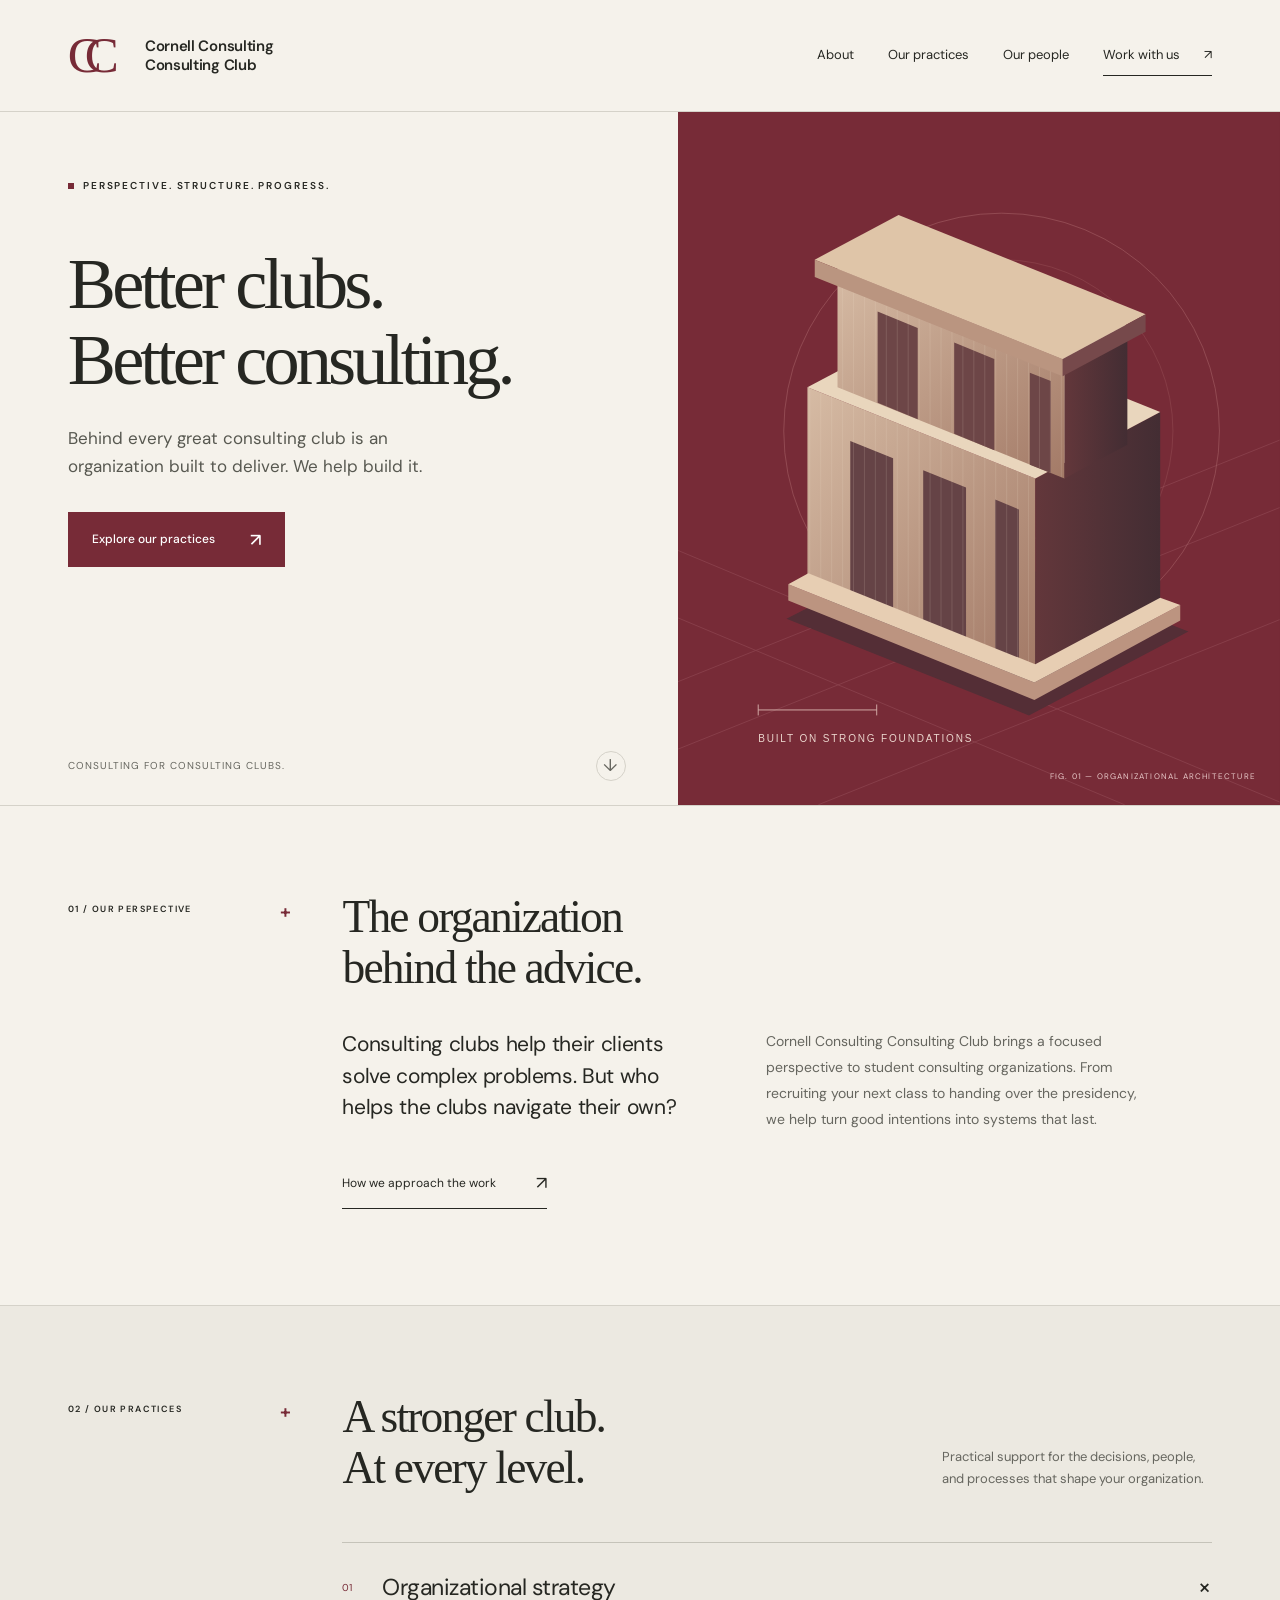
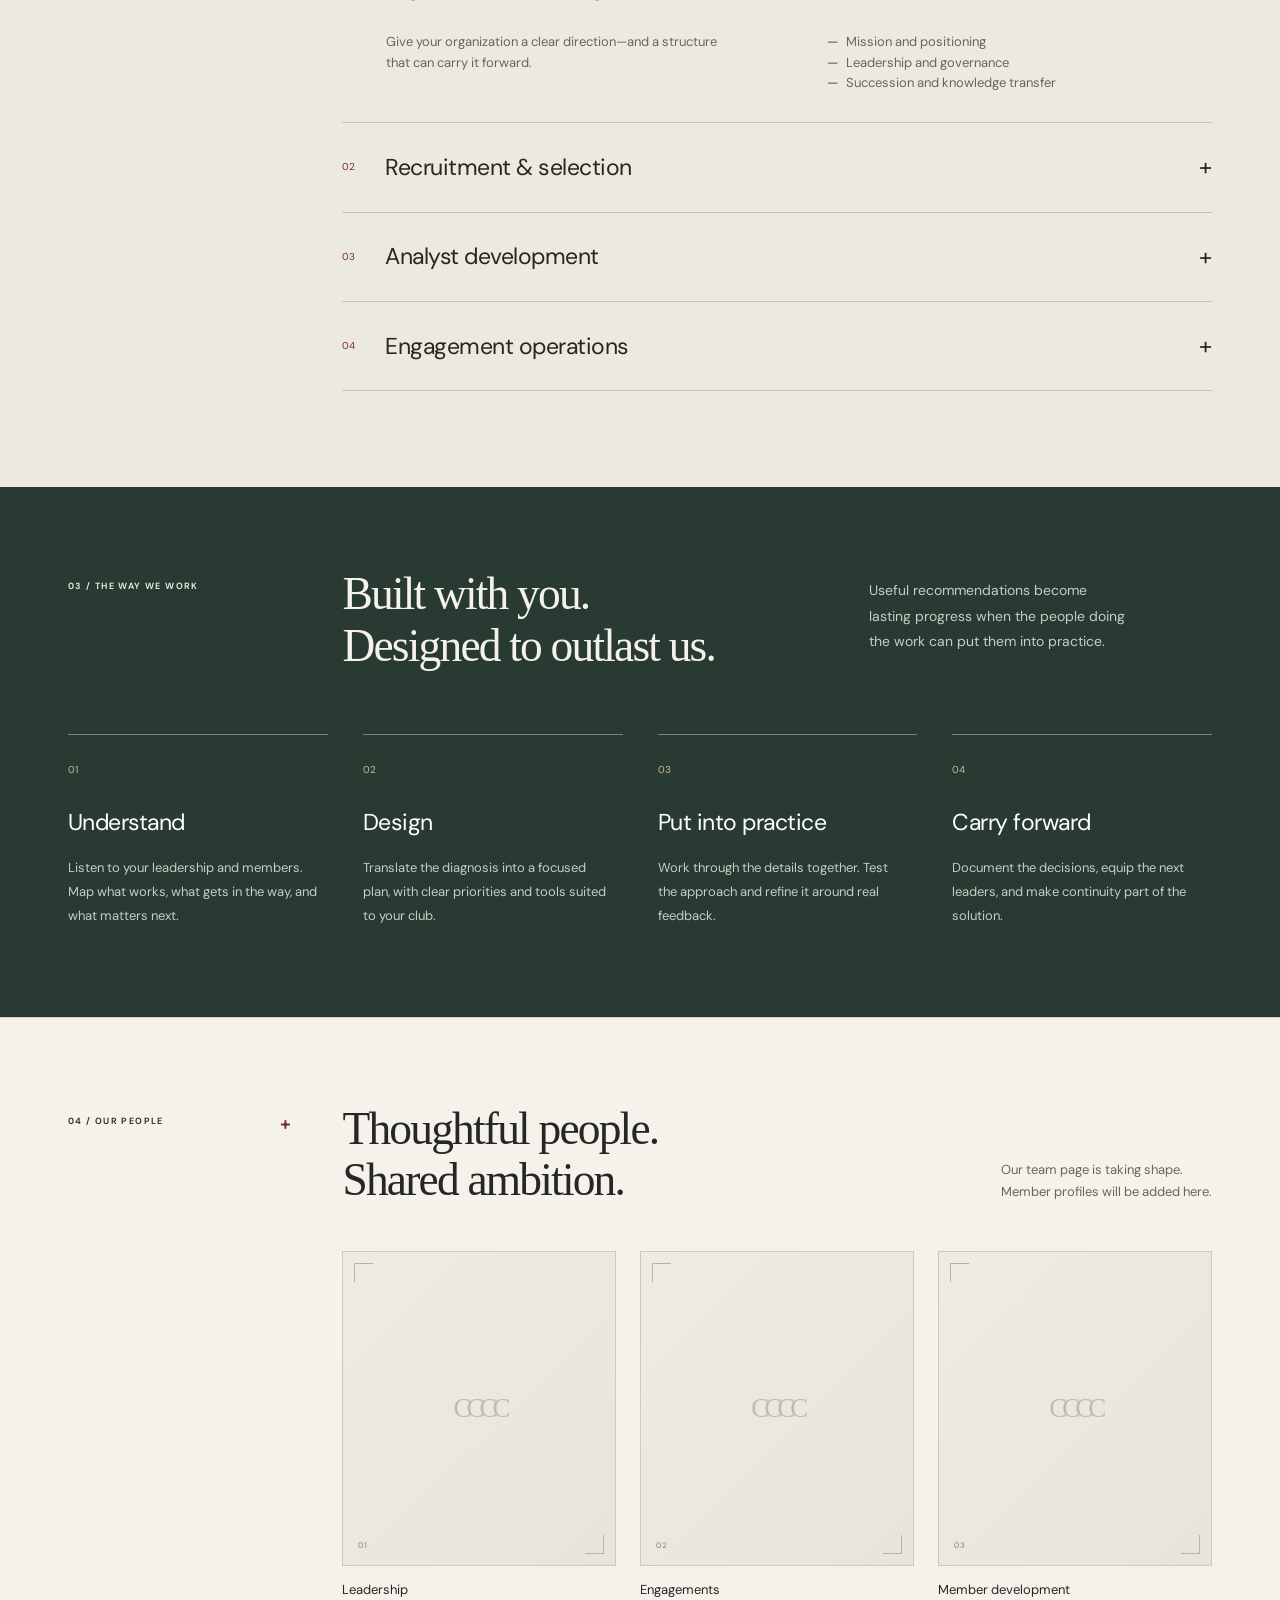
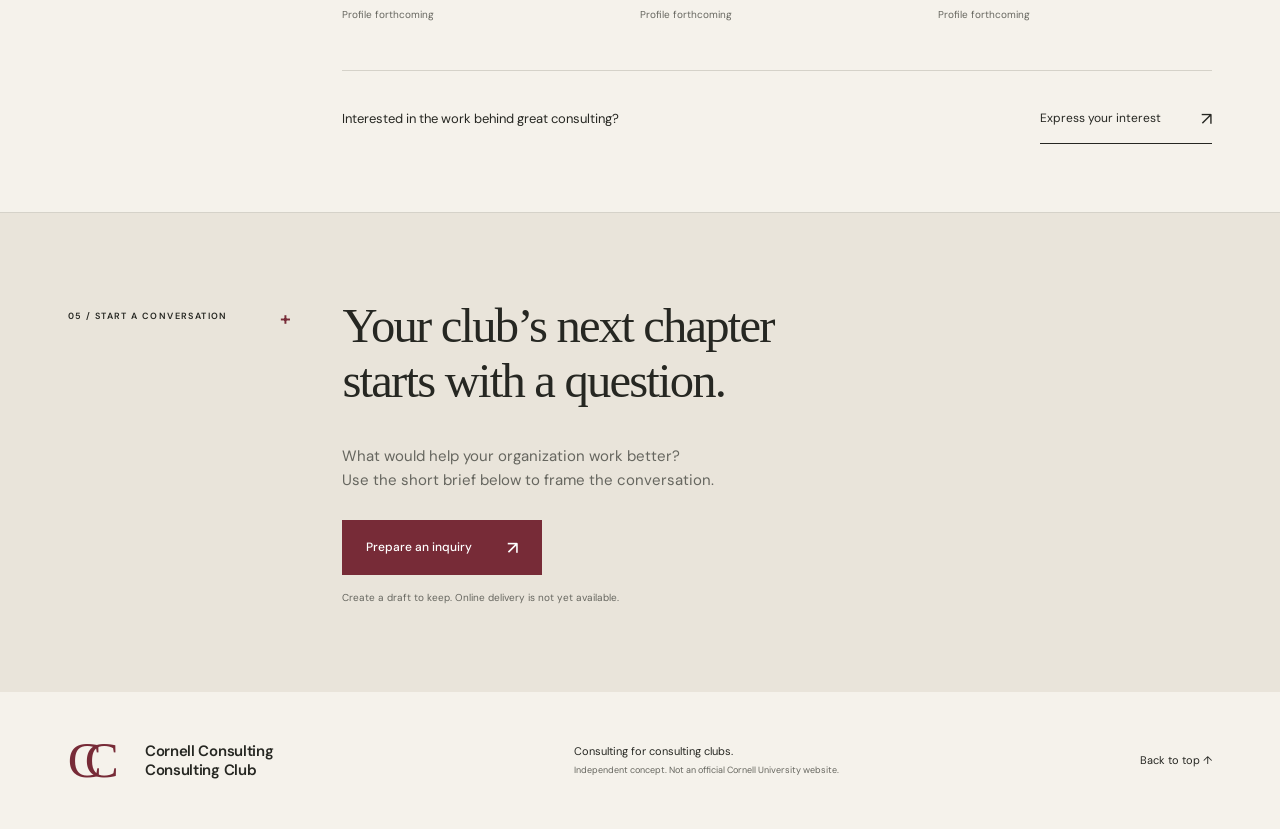
==== index.html @ 281a7889 "Add Cornell Consulting Consulting Club website" ====
<!doctype html>
<html lang="en"><head><meta charset="utf-8"><meta name="viewport" content="width=device-width,initial-scale=1"><meta name="theme-color" content="#772b37"><meta name="description" content="Cornell Consulting Consulting Club. Organizational strategy, analyst development, and engagement operations for student consulting clubs."><title>Cornell Consulting Consulting Club</title><link rel="stylesheet" href="styles.css"><link rel="icon" href="mark.svg" type="image/svg+xml"></head>
<body><a class="skip" href="#main">Skip to content</a>
<header class="header"><a class="brand" href="#" aria-label="Cornell Consulting Consulting Club home"><span class="brand-mark" aria-hidden="true">C<span>C</span></span><span>Cornell Consulting<br>Consulting Club</span></a><button class="menu-toggle" aria-label="Open navigation" aria-expanded="false" aria-controls="navigation">Menu <span>+</span></button><nav id="navigation" aria-label="Main navigation"><a href="#about">About</a><a href="#practices">Our practices</a><a href="#people">Our people</a><a class="nav-contact" href="#contact">Work with us <span>↗</span></a></nav></header>
<main id="main"><section class="hero"><div class="hero-copy"><p class="eyebrow"><span class="tiny-square"></span> Perspective. Structure. Progress.</p><h1>Better clubs.<br>Better consulting.</h1><p class="hero-description">Behind every great consulting club is an organization built to deliver. We help build it.</p><a class="button burgundy" href="#practices">Explore our practices <span>↗</span></a><div class="hero-bottom"><span>Consulting for consulting clubs.</span><a href="#about" aria-label="Scroll to about">↓</a></div></div><div class="hero-art"><svg viewBox="0 0 660 760" role="img" aria-label="Architectural illustration of a monumental structure built from interlocking columns"><defs><pattern id="lines" width="12" height="12" patternUnits="userSpaceOnUse"><path d="M0 0V12" stroke="#f3e4d1" stroke-width="1" opacity=".3"/></pattern><linearGradient id="front" x2="1" y2="1"><stop stop-color="#d6bba4"/><stop offset="1" stop-color="#a37a67"/></linearGradient><linearGradient id="side"><stop stop-color="#63373b"/><stop offset="1" stop-color="#432d33"/></linearGradient></defs><rect width="660" height="760" fill="#772b37"/><circle cx="355" cy="350" r="239" fill="none" stroke="#b87679" opacity=".45"/><circle cx="355" cy="350" r="188" fill="none" stroke="#b87679" opacity=".25"/><path d="M0 625L660 360M0 699L660 434M154 760L660 557M0 555L490 760M0 481L660 757" stroke="#aa6670" stroke-width="1" opacity=".35"/><path d="M119 556L385 662 560 570 295 466Z" fill="#542e36"/><path d="M142 302L392 402 392 610 142 510Z" fill="url(#front)"/><path d="M392 402L529 329V537L392 610Z" fill="url(#side)"/><path d="M142 302L280 229 529 329 392 402Z" fill="#e9d6bd"/><path d="M189 361L236 380V548L189 529ZM269 393L316 412V580L269 561ZM348 425L374 436V603L348 593Z" fill="#654346"/><path d="M142 302L392 402 392 610 142 510Z" fill="url(#lines)"/><path d="M175 172L424 272V402L175 302Z" fill="url(#front)"/><path d="M424 272L493 235V365L424 402Z" fill="url(#side)"/><path d="M175 172L244 135 493 235 424 272Z" fill="#efddc5"/><path d="M219 219L263 237V337L219 319ZM303 253L347 271V371L303 353ZM386 286L409 295V396L386 387Z" fill="#6d4647"/><path d="M175 172L424 272V402L175 302Z" fill="url(#lines)"/><path d="M150 162L422 271 513 222 242 113Z" fill="#dfc5a8"/><path d="M150 162V181L422 290V271Z" fill="#ba9580"/><path d="M422 271L513 222V241L422 290Z" fill="#76494b"/><path d="M121 518L391 626 551 541V558L391 645 121 536Z" fill="#bc9480"/><path d="M121 518L143 506 392 606 529 533 551 541 391 626Z" fill="#e7ceb3"/><path d="M88 656H218M88 650V662M218 650V662" stroke="#d9b2ae"/><text x="88" y="691" fill="#ead5cd" font-size="11" font-family="sans-serif" letter-spacing="2">BUILT ON STRONG FOUNDATIONS</text></svg><span class="art-index">FIG. 01 — ORGANIZATIONAL ARCHITECTURE</span></div></section>
<section class="intro section" id="about"><div class="section-label"><span>01 / Our perspective</span><span class="small-cross">+</span></div><div><h2>The organization<br>behind the advice.</h2><div class="intro-columns"><p>Consulting clubs help their clients solve complex problems. But who helps the clubs navigate their own?</p><p>Cornell Consulting Consulting Club brings a focused perspective to student consulting organizations. From recruiting your next class to handing over the presidency, we help turn good intentions into systems that last.</p></div><a class="text-link" href="#approach">How we approach the work <span>↗</span></a></div></section>
<section class="practices section" id="practices"><div class="section-label"><span>02 / Our practices</span><span class="small-cross">+</span></div><div class="practice-content"><div class="section-heading"><h2>A stronger club.<br>At every level.</h2><p>Practical support for the decisions, people, and processes that shape your organization.</p></div><div class="practice-list">
<details open><summary><span class="number">01</span><h3>Organizational strategy</h3><span class="detail-icon">+</span></summary><div class="practice-body"><p>Give your organization a clear direction—and a structure that can carry it forward.</p><ul><li>Mission and positioning</li><li>Leadership and governance</li><li>Succession and knowledge transfer</li></ul></div></details>
<details><summary><span class="number">02</span><h3>Recruitment & selection</h3><span class="detail-icon">+</span></summary><div class="practice-body"><p>Build a thoughtful recruiting process that connects your club with the people who will move it forward.</p><ul><li>Candidate experience</li><li>Interview structure and evaluation</li><li>New member onboarding</li></ul></div></details>
<details><summary><span class="number">03</span><h3>Analyst development</h3><span class="detail-icon">+</span></summary><div class="practice-body"><p>Translate individual potential into consistent, confident project work.</p><ul><li>Training curriculum design</li><li>Mentorship and feedback</li><li>Case and project preparation</li></ul></div></details>
<details><summary><span class="number">04</span><h3>Engagement operations</h3><span class="detail-icon">+</span></summary><div class="practice-body"><p>Create the conditions for teams to do their best work, from the first client conversation to the final handoff.</p><ul><li>Client sourcing and project scoping</li><li>Delivery cadence and quality review</li><li>Engagement retrospectives</li></ul></div></details></div></div></section>
<section class="approach" id="approach"><div class="approach-top"><p class="eyebrow">03 / The way we work</p><h2>Built with you.<br>Designed to outlast us.</h2><p>Useful recommendations become lasting progress when the people doing the work can put them into practice.</p></div><div class="steps"><article><span>01</span><h3>Understand</h3><p>Listen to your leadership and members. Map what works, what gets in the way, and what matters next.</p></article><article><span>02</span><h3>Design</h3><p>Translate the diagnosis into a focused plan, with clear priorities and tools suited to your club.</p></article><article><span>03</span><h3>Put into practice</h3><p>Work through the details together. Test the approach and refine it around real feedback.</p></article><article><span>04</span><h3>Carry forward</h3><p>Document the decisions, equip the next leaders, and make continuity part of the solution.</p></article></div></section>
<section class="people section" id="people"><div class="section-label"><span>04 / Our people</span><span class="small-cross">+</span></div><div><div class="section-heading"><h2>Thoughtful people.<br>Shared ambition.</h2><p>Our team page is taking shape.<br>Member profiles will be added here.</p></div><div class="team-grid"><div class="team-placeholder"><div class="portrait" aria-label="Empty team portrait frame"><span>CCCC</span><i>01</i></div><p>Leadership</p><span>Profile forthcoming</span></div><div class="team-placeholder"><div class="portrait" aria-label="Empty team portrait frame"><span>CCCC</span><i>02</i></div><p>Engagements</p><span>Profile forthcoming</span></div><div class="team-placeholder"><div class="portrait" aria-label="Empty team portrait frame"><span>CCCC</span><i>03</i></div><p>Member development</p><span>Profile forthcoming</span></div></div><div class="join"><p>Interested in the work behind great consulting?</p><a class="text-link" href="#contact" data-interest="Membership inquiry">Express your interest <span>↗</span></a></div></div></section>
<section class="contact section" id="contact"><div class="section-label"><span>05 / Start a conversation</span><span class="small-cross">+</span></div><div class="contact-inner"><h2>Your club’s next chapter<br>starts with a question.</h2><p>What would help your organization work better?<br>Use the short brief below to frame the conversation.</p><button class="button burgundy" id="open-brief">Prepare an inquiry <span>↗</span></button><span class="contact-note">Create a draft to keep. Online delivery is not yet available.</span></div></section></main>
<footer><a class="brand" href="#"><span class="brand-mark" aria-hidden="true">C<span>C</span></span><span>Cornell Consulting<br>Consulting Club</span></a><p>Consulting for consulting clubs.<br><span>Independent concept. Not an official Cornell University website.</span></p><a href="#">Back to top ↑</a></footer>
<dialog id="brief-dialog"><form id="brief-form"><div class="dialog-header"><span class="eyebrow">A starting point</span><button type="button" class="close-dialog" aria-label="Close inquiry form">×</button></div><h2>Prepare your inquiry.</h2><p>This creates a text file for you to keep or share. Nothing is sent or stored online.</p><label>Your name<input name="name" autocomplete="name" required maxlength="120"></label><label>Club or organization<input name="club" autocomplete="organization" maxlength="160"></label><label>Area of interest<select name="interest"><option>Organizational strategy</option><option>Recruitment & selection</option><option>Analyst development</option><option>Engagement operations</option><option>Membership inquiry</option><option>General inquiry</option></select></label><label>What would you like to explore?<textarea name="message" required rows="4" maxlength="4000"></textarea></label><button class="button burgundy" type="submit">Download inquiry draft <span>↓</span></button><p class="form-status" role="status"></p></form></dialog><script src="app.js"></script></body></html>
---- styles.css ----
@import url('https://fonts.googleapis.com/css2?family=DM+Sans:wght@400;450;500;550;600;650&family=Manrope:wght@400;500;600;650&display=swap');
:root{--paper:#f5f2eb;--ink:#262722;--muted:#66665f;--wine:#772b37;--line:#d5d2c9;--serif:Georgia,'Times New Roman',serif;--sans:'DM Sans',Arial,sans-serif}*{box-sizing:border-box}html{scroll-behavior:smooth;scroll-padding-top:100px}body{margin:0;background:var(--paper);color:var(--ink);font-family:var(--sans);font-size:15px;line-height:1.6}a{color:inherit;text-decoration:none}button,input,textarea,select{font:inherit}button,a,summary{-webkit-tap-highlight-color:transparent}button{cursor:pointer}a:focus-visible,button:focus-visible,summary:focus-visible{outline:2px solid var(--wine);outline-offset:6px}.skip{position:absolute;top:-100px;left:20px;background:var(--paper);padding:12px;z-index:20}.skip:focus{top:10px}.header{height:112px;display:flex;align-items:center;justify-content:space-between;padding:0 5.3%;border-bottom:1px solid var(--line)}.brand{display:flex;align-items:center;gap:17px;font-size:15px;font-weight:600;line-height:1.23;letter-spacing:-.3px}.brand-mark{font-family:var(--serif);font-size:51px;position:relative;display:block;line-height:1;width:60px;font-weight:400;color:var(--wine)}.brand-mark span{position:absolute;left:17px;top:0}.header nav{display:flex;gap:34px;align-items:center;font-size:13px}.header nav a{padding:10px 0}.header nav a:hover{color:var(--wine)}.nav-contact{border-bottom:1px solid var(--ink)}.nav-contact span{margin-left:21px}.menu-toggle{display:none}.hero{display:grid;grid-template-columns:1fr 47%;min-height:655px}.hero-copy{padding:66px 7.7% 24px 10%;display:flex;align-items:flex-start;flex-direction:column}.eyebrow{text-transform:uppercase;letter-spacing:1.9px;font-size:10px;font-weight:600;display:flex;align-items:center;gap:9px}.tiny-square{width:6px;height:6px;background:var(--wine)}h1,h2,h3,p{margin-top:0}h1{font-family:var(--serif);font-size:clamp(52px,5.65vw,92px);line-height:1.045;letter-spacing:-3.9px;font-weight:400;margin:43px 0 26px;white-space:nowrap}.hero-description{max-width:360px;font-size:17px;line-height:1.65;color:#575850;margin-bottom:32px}.button{display:inline-flex;align-items:center;justify-content:space-between;gap:35px;padding:17px 23px;font-size:12px;border:1px solid transparent;font-weight:500}.button span{font-size:18px;line-height:1}.burgundy{background:var(--wine);color:#fff}.burgundy:hover{background:#59212a}.hero-bottom{display:flex;justify-content:space-between;align-items:center;width:100%;margin-top:auto;padding-top:65px;font-size:10px;text-transform:uppercase;letter-spacing:1px;color:var(--muted)}.hero-bottom a{width:30px;height:30px;border:1px solid var(--line);border-radius:50%;display:grid;place-items:center;font-size:17px}.hero-art{position:relative;overflow:hidden;background:var(--wine)}.hero-art svg{display:block;width:100%;height:100%;object-fit:cover;max-height:760px}.art-index{position:absolute;bottom:22px;right:24px;color:#e7c8c8;font-size:8px;letter-spacing:1.2px}.section{display:grid;grid-template-columns:24% 76%;padding:86px 5.3% 96px;border-top:1px solid var(--line)}.section-label{display:flex;justify-content:space-between;align-items:flex-start;padding-right:50px;text-transform:uppercase;font-size:9px;letter-spacing:1.4px;font-weight:600;padding-top:10px}.small-cross{font-size:19px;line-height:1;color:var(--wine)}h2{font-family:var(--serif);font-size:clamp(36px,3.55vw,55px);font-weight:400;letter-spacing:-1.8px;line-height:1.13;margin-bottom:35px}.intro-columns{display:grid;grid-template-columns:1fr 1.05fr;gap:65px;max-width:800px}.intro-columns p:first-child{font-size:21px;line-height:1.5;letter-spacing:-.35px}.intro-columns p:last-child{color:var(--muted);font-size:14px;line-height:1.85}.text-link{display:inline-flex;gap:40px;align-items:center;font-size:12px;border-bottom:1px solid var(--ink);padding:10px 0}.text-link:hover{color:var(--wine);border-color:var(--wine)}.text-link span{font-size:18px}.intro .text-link{margin-top:12px}.practices{background:#ece9e1}.section-heading{display:flex;align-items:flex-end;justify-content:space-between;gap:50px;margin-bottom:35px}.section-heading h2{margin:0;flex-shrink:0}.section-heading>p{max-width:270px;color:var(--muted);font-size:13px;line-height:1.7;margin-bottom:4px}.practice-list{margin-top:48px}.practice-list details{border-top:1px solid #c5c3b9}.practice-list details:last-child{border-bottom:1px solid #c5c3b9}.practice-list summary{display:flex;align-items:center;gap:30px;padding:25px 0;cursor:pointer;list-style:none}.practice-list summary::-webkit-details-marker{display:none}.number{font-size:10px;color:var(--wine)}h3{font-size:23px;font-weight:400;letter-spacing:-.5px;margin:0}.detail-icon{margin-left:auto;font-size:24px;font-weight:400}.practice-list details[open] .detail-icon{transform:rotate(45deg)}.practice-body{padding:0 35px 28px 44px;display:grid;grid-template-columns:1.1fr 1fr;gap:55px;color:var(--muted);font-size:13px}.practice-body p{margin:0;max-width:335px}.practice-body ul{margin:0;padding:0;list-style:none}.practice-body li:before{content:'—';margin-right:8px;color:var(--wine)}.approach{padding:82px 5.3% 89px;background:#283a32;color:var(--paper)}.approach-top{display:grid;grid-template-columns:24% 46% 30%;align-items:start}.approach-top .eyebrow{font-size:9px;margin-top:10px;letter-spacing:1.4px}.approach-top h2{margin-bottom:62px}.approach-top>p:last-child{font-size:14px;max-width:260px;color:#c6cdc6;margin-top:9px;line-height:1.8}.steps{display:grid;grid-template-columns:repeat(4,1fr);gap:35px}.steps article{border-top:1px solid #78857c;padding-top:21px}.steps article>span{font-size:10px;color:#c9bb9b}.steps h3{font-size:23px;margin:24px 0 15px;color:#fff}.steps p{max-width:250px;font-size:13px;color:#c6cdc6;line-height:1.85;margin-bottom:0}.people{padding-bottom:68px}.team-grid{display:grid;grid-template-columns:repeat(3,1fr);gap:24px;margin-top:44px}.portrait{aspect-ratio:4/4.6;border:1px solid #ccc9bf;position:relative;display:grid;place-items:center;background:linear-gradient(135deg,#eeebe4,#e8e4dc)}.portrait:before,.portrait:after{content:'';position:absolute;width:18px;height:18px;border-color:#b6b3a9;border-style:solid}.portrait:before{top:11px;left:11px;border-width:1px 0 0 1px}.portrait:after{bottom:11px;right:11px;border-width:0 1px 1px 0}.portrait>span{font-family:var(--serif);font-size:27px;letter-spacing:-5px;color:#c2bcb0}.portrait i{position:absolute;bottom:13px;left:15px;font-style:normal;font-size:8px;letter-spacing:1px;color:#807e74}.team-placeholder p{font-size:13px;margin:14px 0 0}.team-placeholder>span{font-size:10px;color:var(--muted)}.join{display:flex;justify-content:space-between;align-items:center;border-top:1px solid var(--line);margin-top:45px;padding-top:24px;gap:25px}.join p{font-size:13px;margin:0}.contact{background:#e9e4da;padding-bottom:86px}.contact-inner>p{color:var(--muted);font-size:15px;margin-bottom:28px}.contact h2{font-size:clamp(36px,3.8vw,59px)}.contact-note{display:block;font-size:10px;color:var(--muted);margin-top:15px}footer{padding:43px 5.3%;display:flex;align-items:center;justify-content:space-between;gap:35px}footer p{font-size:11px;margin:0}footer p span{font-size:9px;color:var(--muted)}footer>a:last-child{font-size:11px}dialog{border:0;background:var(--paper);color:var(--ink);padding:30px 36px;width:min(540px,calc(100% - 32px));max-height:90vh;box-shadow:0 20px 100px #0004}dialog::backdrop{background:#17221de0;backdrop-filter:blur(4px)}.dialog-header{display:flex;align-items:center;justify-content:space-between}.dialog-header .eyebrow{margin:0}.close-dialog{font-size:30px;border:0;background:none;color:var(--ink);line-height:1;padding:3px 7px}dialog h2{font-size:36px;margin:23px 0 14px}dialog p{font-size:12px;color:var(--muted)}form label{display:block;font-size:11px;font-weight:500;margin:16px 0}input,select,textarea{display:block;width:100%;margin-top:5px;background:#fff9;border:1px solid #bab7ad;color:var(--ink);padding:10px;border-radius:0;font-size:14px}textarea{resize:vertical}input:focus,select:focus,textarea:focus{outline:2px solid var(--wine);outline-offset:1px}.form-status{margin:15px 0 0;min-height:19px}
@media(min-width:1600px){body{max-width:1800px;margin:auto}.hero-copy{padding-top:100px}.hero{min-height:760px}}
@media(max-width:1050px){.header{height:95px}.header nav{gap:22px}.hero{min-height:600px;grid-template-columns:53% 47%}.hero-copy{padding-top:48px}h1{font-size:6.1vw;letter-spacing:-2.8px}.hero-description{font-size:15px;max-width:300px}.hero-art svg{width:115%;max-width:none;margin-left:-7.5%}.hero-bottom{font-size:8px}.section{grid-template-columns:20% 80%;padding-top:66px;padding-bottom:70px}.section-label{padding-right:25px;font-size:8px;letter-spacing:.9px}.small-cross{display:none}.intro-columns{gap:30px}.section-heading{gap:25px}.section-heading>p{max-width:220px}.approach-top{grid-template-columns:20% 50% 30%}.steps{gap:23px}.steps h3{font-size:20px}.steps p{font-size:12px}.team-grid{gap:16px}footer .brand{font-size:12px}footer p{max-width:300px}}
@media(max-width:760px){html{scroll-padding-top:20px}.header{height:88px;padding:0 6%;position:relative}.brand{font-size:13px;gap:10px}.brand-mark{font-size:44px;width:52px}.brand-mark span{left:14px}.menu-toggle{display:flex;gap:18px;align-items:center;font-size:12px;padding:10px 0 10px 15px;border:0;background:none;color:var(--ink)}.menu-toggle span{font-size:22px}.header nav{display:none;position:absolute;left:0;right:0;top:87px;padding:20px 6% 28px;background:var(--paper);z-index:10;border-bottom:1px solid var(--line);flex-direction:column;align-items:stretch;gap:5px}.header nav.is-open{display:flex}.nav-contact{display:flex;justify-content:space-between}.hero{display:flex;flex-direction:column;min-height:0}.hero-copy{padding:37px 6% 25px}.eyebrow{font-size:9px;letter-spacing:1.35px}h1{font-size:clamp(45px,9.3vw,69px);letter-spacing:-2.8px;margin:28px 0 22px}.hero-description{font-size:16px;max-width:380px;margin-bottom:25px}.button{padding:15px 20px}.hero-bottom{padding-top:33px;font-size:8px}.hero-art{height:430px}.hero-art svg{width:100%;height:100%;margin:0;object-fit:cover}.art-index{font-size:7px}.section{display:block;padding:45px 6% 49px}.section-label{padding:0 0 25px;font-size:9px;letter-spacing:1.2px}.small-cross{display:block}.section h2{font-size:37px;letter-spacing:-1.4px;margin-bottom:25px}.intro-columns{display:block}.intro-columns p:first-child{font-size:20px;max-width:410px}.intro-columns p:last-child{font-size:14px;max-width:460px}.intro .text-link{margin-top:0}.section-heading{display:block;margin-bottom:25px}.section-heading>p{max-width:340px;font-size:13px}.practice-list{margin-top:30px}.practice-list summary{padding:22px 0;gap:18px}.practice-list h3{font-size:19px;letter-spacing:-.3px}.practice-body{display:block;padding:0 15px 25px 31px;font-size:13px}.practice-body ul{margin-top:15px}.approach{padding:45px 6% 50px}.approach-top{display:block}.approach-top h2{font-size:39px;margin:25px 0}.approach-top>p:last-child{max-width:380px;margin-bottom:35px}.steps{grid-template-columns:1fr 1fr;gap:27px 23px}.steps h3{font-size:20px;margin:15px 0 10px}.team-grid{gap:13px}.portrait{aspect-ratio:3/4}.portrait>span{font-size:18px;letter-spacing:-3px}.portrait i{bottom:10px;left:10px}.portrait:before,.portrait:after{width:12px;height:12px}.portrait:before{top:7px;left:7px}.portrait:after{bottom:7px;right:7px}.team-placeholder p{font-size:11px;line-height:1.4}.team-placeholder>span{font-size:9px;line-height:1.4;display:block;margin-top:6px}.join{display:block;margin-top:30px}.join p{margin-bottom:8px}.contact .section-label{padding-bottom:26px}.contact h2{font-size:37px}.contact-inner>p{font-size:13px}footer{padding:35px 6%;display:grid;grid-template-columns:1fr auto;gap:26px}footer .brand{font-size:12px}footer p{grid-column:1/-1;grid-row:2;font-size:10px}footer p span{font-size:9px}footer>a:last-child{font-size:10px}dialog{padding:24px}dialog h2{font-size:32px}}
@media(prefers-reduced-motion:reduce){html{scroll-behavior:auto}}
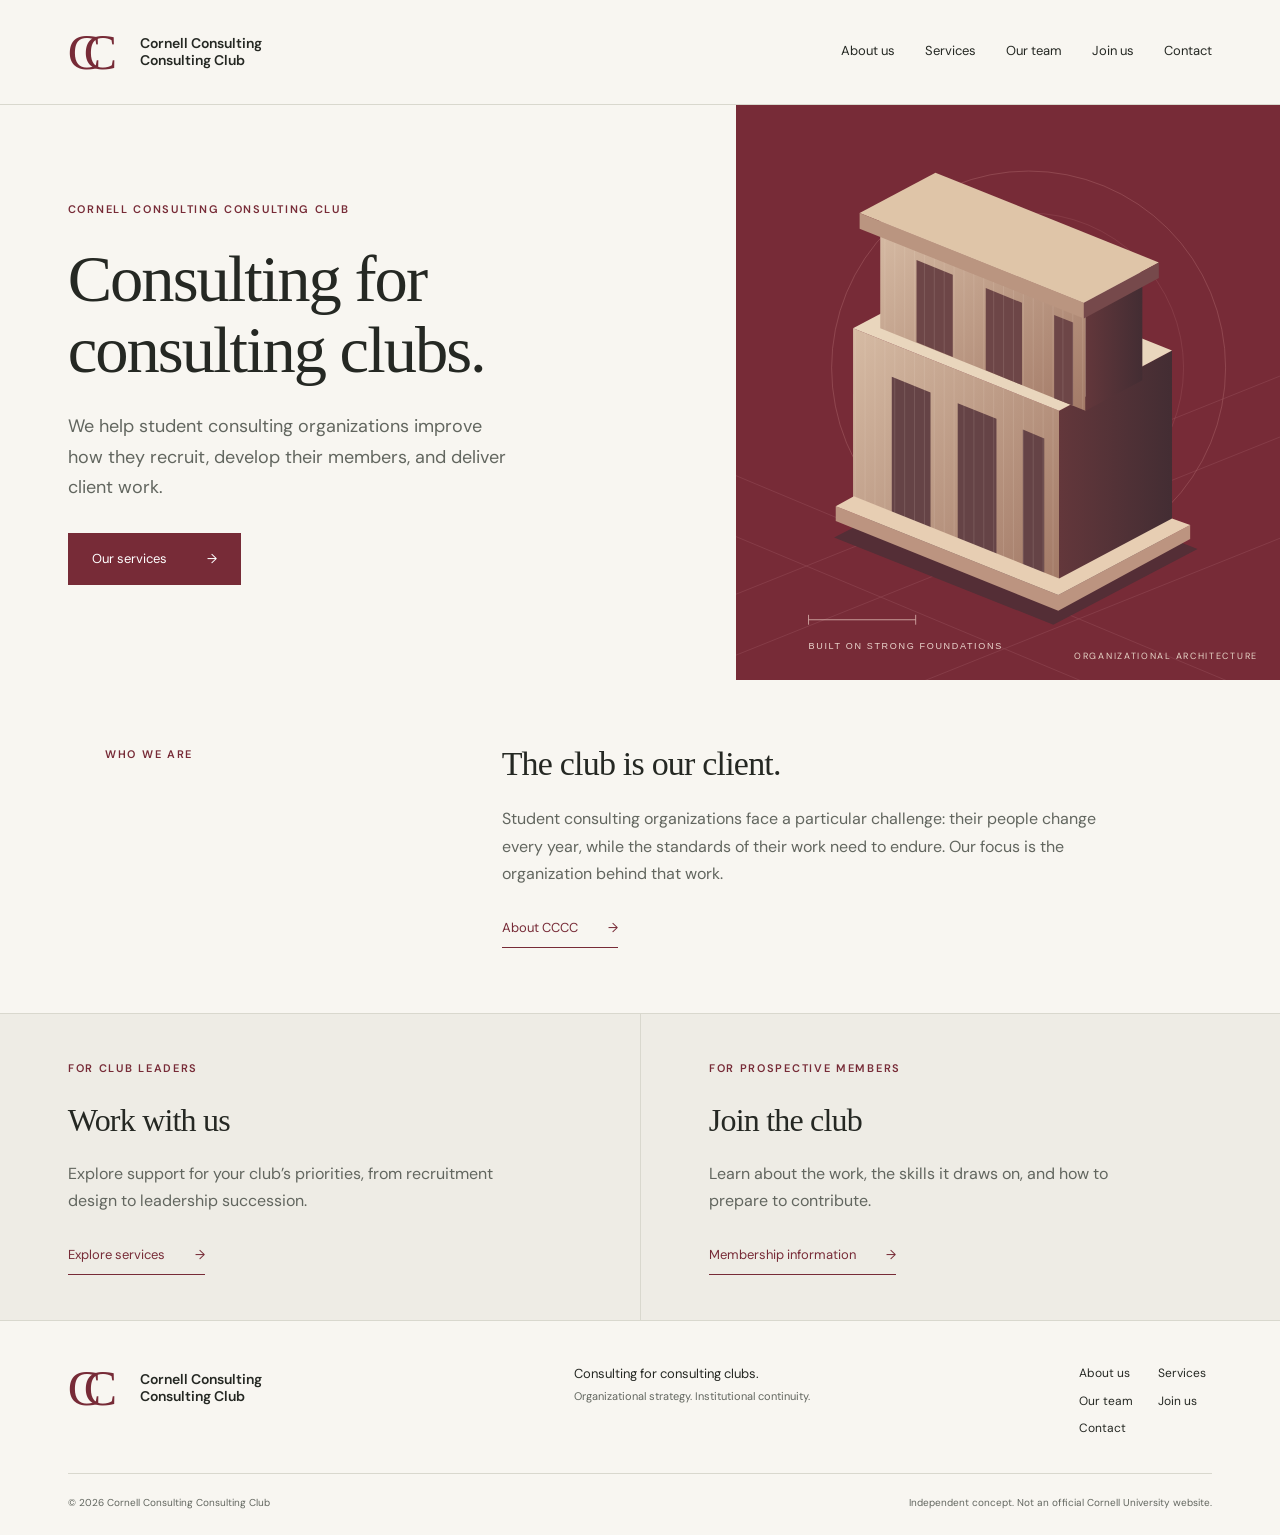
==== commit c172cffa: "Restructure site into dedicated club and practice pages" ====
--- a/index.html
+++ b/index.html
@@ -1,16 +1,5 @@
 <!doctype html>
-<html lang="en"><head><meta charset="utf-8"><meta name="viewport" content="width=device-width,initial-scale=1"><meta name="theme-color" content="#772b37"><meta name="description" content="Cornell Consulting Consulting Club. Organizational strategy, analyst development, and engagement operations for student consulting clubs."><title>Cornell Consulting Consulting Club</title><link rel="stylesheet" href="styles.css"><link rel="icon" href="mark.svg" type="image/svg+xml"></head>
-<body><a class="skip" href="#main">Skip to content</a>
-<header class="header"><a class="brand" href="#" aria-label="Cornell Consulting Consulting Club home"><span class="brand-mark" aria-hidden="true">C<span>C</span></span><span>Cornell Consulting<br>Consulting Club</span></a><button class="menu-toggle" aria-label="Open navigation" aria-expanded="false" aria-controls="navigation">Menu <span>+</span></button><nav id="navigation" aria-label="Main navigation"><a href="#about">About</a><a href="#practices">Our practices</a><a href="#people">Our people</a><a class="nav-contact" href="#contact">Work with us <span>↗</span></a></nav></header>
-<main id="main"><section class="hero"><div class="hero-copy"><p class="eyebrow"><span class="tiny-square"></span> Perspective. Structure. Progress.</p><h1>Better clubs.<br>Better consulting.</h1><p class="hero-description">Behind every great consulting club is an organization built to deliver. We help build it.</p><a class="button burgundy" href="#practices">Explore our practices <span>↗</span></a><div class="hero-bottom"><span>Consulting for consulting clubs.</span><a href="#about" aria-label="Scroll to about">↓</a></div></div><div class="hero-art"><svg viewBox="0 0 660 760" role="img" aria-label="Architectural illustration of a monumental structure built from interlocking columns"><defs><pattern id="lines" width="12" height="12" patternUnits="userSpaceOnUse"><path d="M0 0V12" stroke="#f3e4d1" stroke-width="1" opacity=".3"/></pattern><linearGradient id="front" x2="1" y2="1"><stop stop-color="#d6bba4"/><stop offset="1" stop-color="#a37a67"/></linearGradient><linearGradient id="side"><stop stop-color="#63373b"/><stop offset="1" stop-color="#432d33"/></linearGradient></defs><rect width="660" height="760" fill="#772b37"/><circle cx="355" cy="350" r="239" fill="none" stroke="#b87679" opacity=".45"/><circle cx="355" cy="350" r="188" fill="none" stroke="#b87679" opacity=".25"/><path d="M0 625L660 360M0 699L660 434M154 760L660 557M0 555L490 760M0 481L660 757" stroke="#aa6670" stroke-width="1" opacity=".35"/><path d="M119 556L385 662 560 570 295 466Z" fill="#542e36"/><path d="M142 302L392 402 392 610 142 510Z" fill="url(#front)"/><path d="M392 402L529 329V537L392 610Z" fill="url(#side)"/><path d="M142 302L280 229 529 329 392 402Z" fill="#e9d6bd"/><path d="M189 361L236 380V548L189 529ZM269 393L316 412V580L269 561ZM348 425L374 436V603L348 593Z" fill="#654346"/><path d="M142 302L392 402 392 610 142 510Z" fill="url(#lines)"/><path d="M175 172L424 272V402L175 302Z" fill="url(#front)"/><path d="M424 272L493 235V365L424 402Z" fill="url(#side)"/><path d="M175 172L244 135 493 235 424 272Z" fill="#efddc5"/><path d="M219 219L263 237V337L219 319ZM303 253L347 271V371L303 353ZM386 286L409 295V396L386 387Z" fill="#6d4647"/><path d="M175 172L424 272V402L175 302Z" fill="url(#lines)"/><path d="M150 162L422 271 513 222 242 113Z" fill="#dfc5a8"/><path d="M150 162V181L422 290V271Z" fill="#ba9580"/><path d="M422 271L513 222V241L422 290Z" fill="#76494b"/><path d="M121 518L391 626 551 541V558L391 645 121 536Z" fill="#bc9480"/><path d="M121 518L143 506 392 606 529 533 551 541 391 626Z" fill="#e7ceb3"/><path d="M88 656H218M88 650V662M218 650V662" stroke="#d9b2ae"/><text x="88" y="691" fill="#ead5cd" font-size="11" font-family="sans-serif" letter-spacing="2">BUILT ON STRONG FOUNDATIONS</text></svg><span class="art-index">FIG. 01 — ORGANIZATIONAL ARCHITECTURE</span></div></section>
-<section class="intro section" id="about"><div class="section-label"><span>01 / Our perspective</span><span class="small-cross">+</span></div><div><h2>The organization<br>behind the advice.</h2><div class="intro-columns"><p>Consulting clubs help their clients solve complex problems. But who helps the clubs navigate their own?</p><p>Cornell Consulting Consulting Club brings a focused perspective to student consulting organizations. From recruiting your next class to handing over the presidency, we help turn good intentions into systems that last.</p></div><a class="text-link" href="#approach">How we approach the work <span>↗</span></a></div></section>
-<section class="practices section" id="practices"><div class="section-label"><span>02 / Our practices</span><span class="small-cross">+</span></div><div class="practice-content"><div class="section-heading"><h2>A stronger club.<br>At every level.</h2><p>Practical support for the decisions, people, and processes that shape your organization.</p></div><div class="practice-list">
-<details open><summary><span class="number">01</span><h3>Organizational strategy</h3><span class="detail-icon">+</span></summary><div class="practice-body"><p>Give your organization a clear direction—and a structure that can carry it forward.</p><ul><li>Mission and positioning</li><li>Leadership and governance</li><li>Succession and knowledge transfer</li></ul></div></details>
-<details><summary><span class="number">02</span><h3>Recruitment & selection</h3><span class="detail-icon">+</span></summary><div class="practice-body"><p>Build a thoughtful recruiting process that connects your club with the people who will move it forward.</p><ul><li>Candidate experience</li><li>Interview structure and evaluation</li><li>New member onboarding</li></ul></div></details>
-<details><summary><span class="number">03</span><h3>Analyst development</h3><span class="detail-icon">+</span></summary><div class="practice-body"><p>Translate individual potential into consistent, confident project work.</p><ul><li>Training curriculum design</li><li>Mentorship and feedback</li><li>Case and project preparation</li></ul></div></details>
-<details><summary><span class="number">04</span><h3>Engagement operations</h3><span class="detail-icon">+</span></summary><div class="practice-body"><p>Create the conditions for teams to do their best work, from the first client conversation to the final handoff.</p><ul><li>Client sourcing and project scoping</li><li>Delivery cadence and quality review</li><li>Engagement retrospectives</li></ul></div></details></div></div></section>
-<section class="approach" id="approach"><div class="approach-top"><p class="eyebrow">03 / The way we work</p><h2>Built with you.<br>Designed to outlast us.</h2><p>Useful recommendations become lasting progress when the people doing the work can put them into practice.</p></div><div class="steps"><article><span>01</span><h3>Understand</h3><p>Listen to your leadership and members. Map what works, what gets in the way, and what matters next.</p></article><article><span>02</span><h3>Design</h3><p>Translate the diagnosis into a focused plan, with clear priorities and tools suited to your club.</p></article><article><span>03</span><h3>Put into practice</h3><p>Work through the details together. Test the approach and refine it around real feedback.</p></article><article><span>04</span><h3>Carry forward</h3><p>Document the decisions, equip the next leaders, and make continuity part of the solution.</p></article></div></section>
-<section class="people section" id="people"><div class="section-label"><span>04 / Our people</span><span class="small-cross">+</span></div><div><div class="section-heading"><h2>Thoughtful people.<br>Shared ambition.</h2><p>Our team page is taking shape.<br>Member profiles will be added here.</p></div><div class="team-grid"><div class="team-placeholder"><div class="portrait" aria-label="Empty team portrait frame"><span>CCCC</span><i>01</i></div><p>Leadership</p><span>Profile forthcoming</span></div><div class="team-placeholder"><div class="portrait" aria-label="Empty team portrait frame"><span>CCCC</span><i>02</i></div><p>Engagements</p><span>Profile forthcoming</span></div><div class="team-placeholder"><div class="portrait" aria-label="Empty team portrait frame"><span>CCCC</span><i>03</i></div><p>Member development</p><span>Profile forthcoming</span></div></div><div class="join"><p>Interested in the work behind great consulting?</p><a class="text-link" href="#contact" data-interest="Membership inquiry">Express your interest <span>↗</span></a></div></div></section>
-<section class="contact section" id="contact"><div class="section-label"><span>05 / Start a conversation</span><span class="small-cross">+</span></div><div class="contact-inner"><h2>Your club’s next chapter<br>starts with a question.</h2><p>What would help your organization work better?<br>Use the short brief below to frame the conversation.</p><button class="button burgundy" id="open-brief">Prepare an inquiry <span>↗</span></button><span class="contact-note">Create a draft to keep. Online delivery is not yet available.</span></div></section></main>
-<footer><a class="brand" href="#"><span class="brand-mark" aria-hidden="true">C<span>C</span></span><span>Cornell Consulting<br>Consulting Club</span></a><p>Consulting for consulting clubs.<br><span>Independent concept. Not an official Cornell University website.</span></p><a href="#">Back to top ↑</a></footer>
-<dialog id="brief-dialog"><form id="brief-form"><div class="dialog-header"><span class="eyebrow">A starting point</span><button type="button" class="close-dialog" aria-label="Close inquiry form">×</button></div><h2>Prepare your inquiry.</h2><p>This creates a text file for you to keep or share. Nothing is sent or stored online.</p><label>Your name<input name="name" autocomplete="name" required maxlength="120"></label><label>Club or organization<input name="club" autocomplete="organization" maxlength="160"></label><label>Area of interest<select name="interest"><option>Organizational strategy</option><option>Recruitment & selection</option><option>Analyst development</option><option>Engagement operations</option><option>Membership inquiry</option><option>General inquiry</option></select></label><label>What would you like to explore?<textarea name="message" required rows="4" maxlength="4000"></textarea></label><button class="button burgundy" type="submit">Download inquiry draft <span>↓</span></button><p class="form-status" role="status"></p></form></dialog><script src="app.js"></script></body></html>
+<html lang="en"><head><meta charset="utf-8"><meta name="viewport" content="width=device-width,initial-scale=1"><meta name="theme-color" content="#772b37"><meta name="description" content="Home — Cornell Consulting Consulting Club. Advisory for student consulting organizations."><title>Home | Cornell Consulting Consulting Club</title><link rel="stylesheet" href="styles.css"><link rel="icon" href="mark.svg" type="image/svg+xml"></head>
+<body><a class="skip" href="#main">Skip to content</a><header class="header"><a class="brand" href="index.html" aria-label="Cornell Consulting Consulting Club home"><span class="brand-mark" aria-hidden="true">C<span>C</span></span><span>Cornell Consulting<br>Consulting Club</span></a><button class="menu-toggle" aria-expanded="false" aria-controls="navigation">Menu <span aria-hidden="true">+</span></button><nav id="navigation" aria-label="Main navigation"><a href="about.html">About us</a><a href="services.html">Services</a><a href="team.html">Our team</a><a href="join.html">Join us</a><a href="contact.html">Contact</a></nav></header>
+<main id="main"><section class="home-hero"><div class="home-copy"><p class="eyebrow">Cornell Consulting Consulting Club</p><h1>Consulting for<br>consulting clubs.</h1><p>We help student consulting organizations improve how they recruit, develop their members, and deliver client work.</p><a class="button" href="services.html">Our services <span aria-hidden="true">→</span></a></div><figure class="home-art"><img src="architecture.svg" alt="Architectural study of interlocking columns"><figcaption>Organizational architecture</figcaption></figure></section>
+<section class="home-intro"><p class="eyebrow">Who we are</p><div><h2>The club is our client.</h2><p>Student consulting organizations face a particular challenge: their people change every year, while the standards of their work need to endure. Our focus is the organization behind that work.</p><a class="text-link" href="about.html">About CCCC <span aria-hidden="true">→</span></a></div></section><section class="audiences"><article><p class="eyebrow">For club leaders</p><h2>Work with us</h2><p>Explore support for your club’s priorities, from recruitment design to leadership succession.</p><a class="text-link" href="services.html">Explore services <span aria-hidden="true">→</span></a></article><article><p class="eyebrow">For prospective members</p><h2>Join the club</h2><p>Learn about the work, the skills it draws on, and how to prepare to contribute.</p><a class="text-link" href="join.html">Membership information <span aria-hidden="true">→</span></a></article></section></main><footer><div class="footer-top"><a class="brand" href="index.html"><span class="brand-mark" aria-hidden="true">C<span>C</span></span><span>Cornell Consulting<br>Consulting Club</span></a><p>Consulting for consulting clubs.<br><span>Organizational strategy. Institutional continuity.</span></p><nav aria-label="Footer navigation"><a href="about.html">About us</a><a href="services.html">Services</a><a href="team.html">Our team</a><a href="join.html">Join us</a><a href="contact.html">Contact</a></nav></div><div class="footer-bottom"><span>© 2026 Cornell Consulting Consulting Club</span><span>Independent concept. Not an official Cornell University website.</span></div></footer><script src="app.js"></script></body></html>
--- a/styles.css
+++ b/styles.css
@@ -1,6 +1,4 @@
-@import url('https://fonts.googleapis.com/css2?family=DM+Sans:wght@400;450;500;550;600;650&family=Manrope:wght@400;500;600;650&display=swap');
-:root{--paper:#f5f2eb;--ink:#262722;--muted:#66665f;--wine:#772b37;--line:#d5d2c9;--serif:Georgia,'Times New Roman',serif;--sans:'DM Sans',Arial,sans-serif}*{box-sizing:border-box}html{scroll-behavior:smooth;scroll-padding-top:100px}body{margin:0;background:var(--paper);color:var(--ink);font-family:var(--sans);font-size:15px;line-height:1.6}a{color:inherit;text-decoration:none}button,input,textarea,select{font:inherit}button,a,summary{-webkit-tap-highlight-color:transparent}button{cursor:pointer}a:focus-visible,button:focus-visible,summary:focus-visible{outline:2px solid var(--wine);outline-offset:6px}.skip{position:absolute;top:-100px;left:20px;background:var(--paper);padding:12px;z-index:20}.skip:focus{top:10px}.header{height:112px;display:flex;align-items:center;justify-content:space-between;padding:0 5.3%;border-bottom:1px solid var(--line)}.brand{display:flex;align-items:center;gap:17px;font-size:15px;font-weight:600;line-height:1.23;letter-spacing:-.3px}.brand-mark{font-family:var(--serif);font-size:51px;position:relative;display:block;line-height:1;width:60px;font-weight:400;color:var(--wine)}.brand-mark span{position:absolute;left:17px;top:0}.header nav{display:flex;gap:34px;align-items:center;font-size:13px}.header nav a{padding:10px 0}.header nav a:hover{color:var(--wine)}.nav-contact{border-bottom:1px solid var(--ink)}.nav-contact span{margin-left:21px}.menu-toggle{display:none}.hero{display:grid;grid-template-columns:1fr 47%;min-height:655px}.hero-copy{padding:66px 7.7% 24px 10%;display:flex;align-items:flex-start;flex-direction:column}.eyebrow{text-transform:uppercase;letter-spacing:1.9px;font-size:10px;font-weight:600;display:flex;align-items:center;gap:9px}.tiny-square{width:6px;height:6px;background:var(--wine)}h1,h2,h3,p{margin-top:0}h1{font-family:var(--serif);font-size:clamp(52px,5.65vw,92px);line-height:1.045;letter-spacing:-3.9px;font-weight:400;margin:43px 0 26px;white-space:nowrap}.hero-description{max-width:360px;font-size:17px;line-height:1.65;color:#575850;margin-bottom:32px}.button{display:inline-flex;align-items:center;justify-content:space-between;gap:35px;padding:17px 23px;font-size:12px;border:1px solid transparent;font-weight:500}.button span{font-size:18px;line-height:1}.burgundy{background:var(--wine);color:#fff}.burgundy:hover{background:#59212a}.hero-bottom{display:flex;justify-content:space-between;align-items:center;width:100%;margin-top:auto;padding-top:65px;font-size:10px;text-transform:uppercase;letter-spacing:1px;color:var(--muted)}.hero-bottom a{width:30px;height:30px;border:1px solid var(--line);border-radius:50%;display:grid;place-items:center;font-size:17px}.hero-art{position:relative;overflow:hidden;background:var(--wine)}.hero-art svg{display:block;width:100%;height:100%;object-fit:cover;max-height:760px}.art-index{position:absolute;bottom:22px;right:24px;color:#e7c8c8;font-size:8px;letter-spacing:1.2px}.section{display:grid;grid-template-columns:24% 76%;padding:86px 5.3% 96px;border-top:1px solid var(--line)}.section-label{display:flex;justify-content:space-between;align-items:flex-start;padding-right:50px;text-transform:uppercase;font-size:9px;letter-spacing:1.4px;font-weight:600;padding-top:10px}.small-cross{font-size:19px;line-height:1;color:var(--wine)}h2{font-family:var(--serif);font-size:clamp(36px,3.55vw,55px);font-weight:400;letter-spacing:-1.8px;line-height:1.13;margin-bottom:35px}.intro-columns{display:grid;grid-template-columns:1fr 1.05fr;gap:65px;max-width:800px}.intro-columns p:first-child{font-size:21px;line-height:1.5;letter-spacing:-.35px}.intro-columns p:last-child{color:var(--muted);font-size:14px;line-height:1.85}.text-link{display:inline-flex;gap:40px;align-items:center;font-size:12px;border-bottom:1px solid var(--ink);padding:10px 0}.text-link:hover{color:var(--wine);border-color:var(--wine)}.text-link span{font-size:18px}.intro .text-link{margin-top:12px}.practices{background:#ece9e1}.section-heading{display:flex;align-items:flex-end;justify-content:space-between;gap:50px;margin-bottom:35px}.section-heading h2{margin:0;flex-shrink:0}.section-heading>p{max-width:270px;color:var(--muted);font-size:13px;line-height:1.7;margin-bottom:4px}.practice-list{margin-top:48px}.practice-list details{border-top:1px solid #c5c3b9}.practice-list details:last-child{border-bottom:1px solid #c5c3b9}.practice-list summary{display:flex;align-items:center;gap:30px;padding:25px 0;cursor:pointer;list-style:none}.practice-list summary::-webkit-details-marker{display:none}.number{font-size:10px;color:var(--wine)}h3{font-size:23px;font-weight:400;letter-spacing:-.5px;margin:0}.detail-icon{margin-left:auto;font-size:24px;font-weight:400}.practice-list details[open] .detail-icon{transform:rotate(45deg)}.practice-body{padding:0 35px 28px 44px;display:grid;grid-template-columns:1.1fr 1fr;gap:55px;color:var(--muted);font-size:13px}.practice-body p{margin:0;max-width:335px}.practice-body ul{margin:0;padding:0;list-style:none}.practice-body li:before{content:'—';margin-right:8px;color:var(--wine)}.approach{padding:82px 5.3% 89px;background:#283a32;color:var(--paper)}.approach-top{display:grid;grid-template-columns:24% 46% 30%;align-items:start}.approach-top .eyebrow{font-size:9px;margin-top:10px;letter-spacing:1.4px}.approach-top h2{margin-bottom:62px}.approach-top>p:last-child{font-size:14px;max-width:260px;color:#c6cdc6;margin-top:9px;line-height:1.8}.steps{display:grid;grid-template-columns:repeat(4,1fr);gap:35px}.steps article{border-top:1px solid #78857c;padding-top:21px}.steps article>span{font-size:10px;color:#c9bb9b}.steps h3{font-size:23px;margin:24px 0 15px;color:#fff}.steps p{max-width:250px;font-size:13px;color:#c6cdc6;line-height:1.85;margin-bottom:0}.people{padding-bottom:68px}.team-grid{display:grid;grid-template-columns:repeat(3,1fr);gap:24px;margin-top:44px}.portrait{aspect-ratio:4/4.6;border:1px solid #ccc9bf;position:relative;display:grid;place-items:center;background:linear-gradient(135deg,#eeebe4,#e8e4dc)}.portrait:before,.portrait:after{content:'';position:absolute;width:18px;height:18px;border-color:#b6b3a9;border-style:solid}.portrait:before{top:11px;left:11px;border-width:1px 0 0 1px}.portrait:after{bottom:11px;right:11px;border-width:0 1px 1px 0}.portrait>span{font-family:var(--serif);font-size:27px;letter-spacing:-5px;color:#c2bcb0}.portrait i{position:absolute;bottom:13px;left:15px;font-style:normal;font-size:8px;letter-spacing:1px;color:#807e74}.team-placeholder p{font-size:13px;margin:14px 0 0}.team-placeholder>span{font-size:10px;color:var(--muted)}.join{display:flex;justify-content:space-between;align-items:center;border-top:1px solid var(--line);margin-top:45px;padding-top:24px;gap:25px}.join p{font-size:13px;margin:0}.contact{background:#e9e4da;padding-bottom:86px}.contact-inner>p{color:var(--muted);font-size:15px;margin-bottom:28px}.contact h2{font-size:clamp(36px,3.8vw,59px)}.contact-note{display:block;font-size:10px;color:var(--muted);margin-top:15px}footer{padding:43px 5.3%;display:flex;align-items:center;justify-content:space-between;gap:35px}footer p{font-size:11px;margin:0}footer p span{font-size:9px;color:var(--muted)}footer>a:last-child{font-size:11px}dialog{border:0;background:var(--paper);color:var(--ink);padding:30px 36px;width:min(540px,calc(100% - 32px));max-height:90vh;box-shadow:0 20px 100px #0004}dialog::backdrop{background:#17221de0;backdrop-filter:blur(4px)}.dialog-header{display:flex;align-items:center;justify-content:space-between}.dialog-header .eyebrow{margin:0}.close-dialog{font-size:30px;border:0;background:none;color:var(--ink);line-height:1;padding:3px 7px}dialog h2{font-size:36px;margin:23px 0 14px}dialog p{font-size:12px;color:var(--muted)}form label{display:block;font-size:11px;font-weight:500;margin:16px 0}input,select,textarea{display:block;width:100%;margin-top:5px;background:#fff9;border:1px solid #bab7ad;color:var(--ink);padding:10px;border-radius:0;font-size:14px}textarea{resize:vertical}input:focus,select:focus,textarea:focus{outline:2px solid var(--wine);outline-offset:1px}.form-status{margin:15px 0 0;min-height:19px}
-@media(min-width:1600px){body{max-width:1800px;margin:auto}.hero-copy{padding-top:100px}.hero{min-height:760px}}
-@media(max-width:1050px){.header{height:95px}.header nav{gap:22px}.hero{min-height:600px;grid-template-columns:53% 47%}.hero-copy{padding-top:48px}h1{font-size:6.1vw;letter-spacing:-2.8px}.hero-description{font-size:15px;max-width:300px}.hero-art svg{width:115%;max-width:none;margin-left:-7.5%}.hero-bottom{font-size:8px}.section{grid-template-columns:20% 80%;padding-top:66px;padding-bottom:70px}.section-label{padding-right:25px;font-size:8px;letter-spacing:.9px}.small-cross{display:none}.intro-columns{gap:30px}.section-heading{gap:25px}.section-heading>p{max-width:220px}.approach-top{grid-template-columns:20% 50% 30%}.steps{gap:23px}.steps h3{font-size:20px}.steps p{font-size:12px}.team-grid{gap:16px}footer .brand{font-size:12px}footer p{max-width:300px}}
-@media(max-width:760px){html{scroll-padding-top:20px}.header{height:88px;padding:0 6%;position:relative}.brand{font-size:13px;gap:10px}.brand-mark{font-size:44px;width:52px}.brand-mark span{left:14px}.menu-toggle{display:flex;gap:18px;align-items:center;font-size:12px;padding:10px 0 10px 15px;border:0;background:none;color:var(--ink)}.menu-toggle span{font-size:22px}.header nav{display:none;position:absolute;left:0;right:0;top:87px;padding:20px 6% 28px;background:var(--paper);z-index:10;border-bottom:1px solid var(--line);flex-direction:column;align-items:stretch;gap:5px}.header nav.is-open{display:flex}.nav-contact{display:flex;justify-content:space-between}.hero{display:flex;flex-direction:column;min-height:0}.hero-copy{padding:37px 6% 25px}.eyebrow{font-size:9px;letter-spacing:1.35px}h1{font-size:clamp(45px,9.3vw,69px);letter-spacing:-2.8px;margin:28px 0 22px}.hero-description{font-size:16px;max-width:380px;margin-bottom:25px}.button{padding:15px 20px}.hero-bottom{padding-top:33px;font-size:8px}.hero-art{height:430px}.hero-art svg{width:100%;height:100%;margin:0;object-fit:cover}.art-index{font-size:7px}.section{display:block;padding:45px 6% 49px}.section-label{padding:0 0 25px;font-size:9px;letter-spacing:1.2px}.small-cross{display:block}.section h2{font-size:37px;letter-spacing:-1.4px;margin-bottom:25px}.intro-columns{display:block}.intro-columns p:first-child{font-size:20px;max-width:410px}.intro-columns p:last-child{font-size:14px;max-width:460px}.intro .text-link{margin-top:0}.section-heading{display:block;margin-bottom:25px}.section-heading>p{max-width:340px;font-size:13px}.practice-list{margin-top:30px}.practice-list summary{padding:22px 0;gap:18px}.practice-list h3{font-size:19px;letter-spacing:-.3px}.practice-body{display:block;padding:0 15px 25px 31px;font-size:13px}.practice-body ul{margin-top:15px}.approach{padding:45px 6% 50px}.approach-top{display:block}.approach-top h2{font-size:39px;margin:25px 0}.approach-top>p:last-child{max-width:380px;margin-bottom:35px}.steps{grid-template-columns:1fr 1fr;gap:27px 23px}.steps h3{font-size:20px;margin:15px 0 10px}.team-grid{gap:13px}.portrait{aspect-ratio:3/4}.portrait>span{font-size:18px;letter-spacing:-3px}.portrait i{bottom:10px;left:10px}.portrait:before,.portrait:after{width:12px;height:12px}.portrait:before{top:7px;left:7px}.portrait:after{bottom:7px;right:7px}.team-placeholder p{font-size:11px;line-height:1.4}.team-placeholder>span{font-size:9px;line-height:1.4;display:block;margin-top:6px}.join{display:block;margin-top:30px}.join p{margin-bottom:8px}.contact .section-label{padding-bottom:26px}.contact h2{font-size:37px}.contact-inner>p{font-size:13px}footer{padding:35px 6%;display:grid;grid-template-columns:1fr auto;gap:26px}footer .brand{font-size:12px}footer p{grid-column:1/-1;grid-row:2;font-size:10px}footer p span{font-size:9px}footer>a:last-child{font-size:10px}dialog{padding:24px}dialog h2{font-size:32px}}
-@media(prefers-reduced-motion:reduce){html{scroll-behavior:auto}}
+@import url('https://fonts.googleapis.com/css2?family=DM+Sans:wght@400;500;600&display=swap');
+:root{--paper:#f8f6f1;--ink:#252823;--muted:#62665f;--wine:#772b37;--line:#d9d8ce;--serif:Georgia,'Times New Roman',serif}*{box-sizing:border-box}body{margin:0;background:var(--paper);color:var(--ink);font:16px/1.7 'DM Sans',Arial,sans-serif}a{color:inherit;text-decoration:none}button,input,select,textarea{font:inherit}button{cursor:pointer}a:hover{color:var(--wine)}a:focus-visible,button:focus-visible,summary:focus-visible{outline:2px solid var(--wine);outline-offset:5px}h1,h2,h3,p{margin-top:0}h1,h2{font-family:var(--serif);font-weight:400;line-height:1.13}h1{font-size:clamp(42px,5vw,72px);letter-spacing:-2px;margin-bottom:25px}h2{font-size:34px;letter-spacing:-.8px;margin-bottom:22px}h3{font-size:18px;font-weight:500;margin-bottom:10px}p{margin-bottom:22px}.skip{position:absolute;top:-100px;left:20px;background:white;padding:10px;z-index:10}.skip:focus{top:10px}.header{display:flex;align-items:center;justify-content:space-between;gap:30px;min-height:105px;padding:20px 5.3%;border-bottom:1px solid var(--line)}.brand{display:flex;align-items:center;gap:17px;font-size:14px;line-height:1.25;font-weight:600;flex-shrink:0}.brand-mark{font-family:var(--serif);font-size:50px;position:relative;width:55px;line-height:1;color:var(--wine);font-weight:400}.brand-mark span{position:absolute;left:16px;top:0}.header nav{display:flex;gap:30px;font-size:13px}.header nav a{padding:8px 0;border-bottom:2px solid transparent}.header nav a[aria-current=page]{border-color:var(--wine);color:var(--wine)}.menu-toggle{display:none}.eyebrow{text-transform:uppercase;letter-spacing:1.7px;font-size:11px;font-weight:600;color:var(--wine);margin-bottom:24px}.button{display:inline-flex;align-items:center;gap:40px;justify-content:space-between;background:var(--wine);color:white;border:1px solid var(--wine);padding:14px 23px;font-size:13px}.button:hover{background:#57212a;color:white}.text-link{display:inline-flex;gap:30px;align-items:center;border-bottom:1px solid var(--wine);color:var(--wine);font-size:13px;padding:8px 0}.text-link:hover{border-bottom-width:2px}.home-hero{display:grid;grid-template-columns:1.15fr .85fr;max-width:1440px;margin:auto}.home-copy{padding:74px 9% 74px 9.2%;align-self:center}.home-copy h1{font-size:clamp(45px,5.2vw,76px);line-height:1.08}.home-copy>p:not(.eyebrow){max-width:440px;color:var(--muted);font-size:18px;margin-bottom:30px}.home-art{margin:0;position:relative;background:var(--wine);max-height:575px;overflow:hidden}.home-art img{display:block;width:100%;height:100%;object-fit:cover}.home-art figcaption{position:absolute;bottom:16px;right:22px;font-size:9px;text-transform:uppercase;letter-spacing:1.7px;color:#e8d6c8}.home-intro{max-width:1150px;padding:65px 40px;display:grid;grid-template-columns:1fr 2fr;gap:60px;margin:auto}.home-intro p:not(.eyebrow){max-width:630px;color:var(--muted)}.audiences{display:grid;grid-template-columns:1fr 1fr;background:#eeece5;border-top:1px solid var(--line)}.audiences article{padding:45px max(40px,10.6%)}.audiences article+article{border-left:1px solid var(--line)}.audiences p:not(.eyebrow){max-width:440px;color:var(--muted)}.audiences h2{font-size:32px}.page-heading{max-width:1240px;margin:auto;padding:30px 50px 52px;border-bottom:1px solid var(--line)}.breadcrumbs{font-size:11px;color:var(--muted);display:flex;gap:12px;flex-wrap:wrap;margin-bottom:44px}.breadcrumbs a{text-decoration:underline;text-underline-offset:3px}.page-heading h1{margin-top:0}.lede{max-width:720px;color:var(--muted);font-size:20px;margin:0;line-height:1.55}.editorial-layout{display:grid;grid-template-columns:240px minmax(0,720px);gap:90px;max-width:1240px;padding:55px 50px 75px;margin:auto}.side-note>p:not(.eyebrow){font-family:var(--serif);font-size:25px;line-height:1.4}.prose p,.prose li{color:#52574f}.prose h2{font-size:29px;margin-top:42px}.prose h2:first-child{margin-top:0}.prose ul{padding-left:22px}.prose li{padding:6px 0}.lead-paragraph{font-size:20px;line-height:1.65}.principles{margin:0}.principles dt{border-top:1px solid var(--line);padding-top:19px;font-weight:600;font-size:15px}.principles dd{margin:5px 0 22px;color:var(--muted)}.callout{background:#eeece5;border-top:1px solid var(--line);padding:40px max(5.3%,calc((100vw - 1140px)/2));display:flex;justify-content:space-between;gap:35px;align-items:center}.callout h2{font-size:28px;margin-bottom:8px}.callout p{color:var(--muted);font-size:14px;margin:0}.callout .button{flex-shrink:0}.service-directory{max-width:1240px;padding:15px 50px 55px;margin:auto}.service-row{display:grid;grid-template-columns:1fr 1fr 20px;gap:30px;align-items:center;border-bottom:1px solid var(--line);padding:30px 0}.service-row h2{font-size:28px;margin:0}.service-row p{font-size:15px;color:var(--muted);margin:0}.service-row>span{color:var(--wine);font-size:25px}.service-row:hover h2{text-decoration:underline;text-decoration-thickness:1px;text-underline-offset:6px}.engagement{max-width:1240px;margin:auto;display:grid;grid-template-columns:1fr 1fr;gap:90px;padding:0 50px 65px}.engagement>div>p:not(.eyebrow){max-width:400px;color:var(--muted)}.engagement ol{margin:0;padding-left:25px}.engagement li{padding-left:12px;margin-bottom:25px}.engagement li::marker{color:var(--wine)}.engagement li p{font-size:14px;color:var(--muted)}.practice-nav nav{display:flex;flex-direction:column;font-size:14px;border-top:1px solid var(--line)}.practice-nav nav a{padding:12px 0;border-bottom:1px solid var(--line)}.practice-nav nav a[aria-current=page]{color:var(--wine);font-weight:600}.note{font-size:13px;color:var(--muted);line-height:1.65}.prose .note{border-top:1px solid var(--line);padding-top:20px;margin-top:32px}.team-page{max-width:1240px;margin:auto;padding:40px 50px 70px}.team-grid{display:grid;grid-template-columns:repeat(3,1fr);gap:35px;margin-top:35px}.portrait{aspect-ratio:4/5;border:1px solid #c9c7bc;background:#eeece5;margin-bottom:20px}.team-placeholder p{font-size:13px;color:var(--muted)}.team-placeholder h3{margin-bottom:4px}.recruitment-note{border-top:3px solid var(--wine);padding-top:22px;align-self:start}.recruitment-note h2{font-size:26px}.recruitment-note>p:not(.eyebrow){font-size:14px;color:var(--muted)}.faq details{border-top:1px solid var(--line);padding:17px 0}.faq details:last-child{border-bottom:1px solid var(--line)}.faq summary{cursor:pointer;font-size:16px;font-weight:500}.faq details p{margin:15px 0 0;font-size:14px}.contact-layout{max-width:1240px;padding:50px 50px 75px;margin:auto;display:grid;grid-template-columns:1fr 1.25fr;gap:100px}.contact-layout h2{font-size:28px}.contact-layout aside>p{font-size:15px;color:var(--muted);margin-bottom:38px}.contact-status{padding:22px;background:#eeece5;border-top:2px solid var(--wine)}.contact-status p{font-size:13px;margin:0;color:var(--muted)}.contact-status h3{font-size:15px}form label{display:block;font-size:13px;margin-bottom:19px}form label>span{color:var(--muted)}input,textarea,select{width:100%;display:block;margin-top:6px;border:1px solid #b8b9af;background:#fff;color:var(--ink);padding:11px;border-radius:0;font-size:15px}textarea{resize:vertical}input:focus,select:focus,textarea:focus{outline:2px solid var(--wine);outline-offset:2px}.form-status{font-size:13px;color:var(--wine);margin:15px 0 0}footer{padding:42px 5.3% 24px;border-top:1px solid var(--line)}.footer-top{display:grid;grid-template-columns:1fr 1fr auto;gap:35px;align-items:start}.footer-top>p{font-size:13px;margin:0}.footer-top p span{font-size:11px;color:var(--muted)}.footer-top nav{display:grid;grid-template-columns:1fr 1fr;gap:7px 25px;font-size:12px}.footer-bottom{margin-top:34px;padding-top:20px;border-top:1px solid var(--line);display:flex;justify-content:space-between;gap:20px;font-size:10px;color:var(--muted)}
+@media(max-width:950px){.header{gap:20px;padding:20px 4%}.header nav{gap:20px}.brand{font-size:12px}.home-copy{padding:50px 8%}.home-copy h1{font-size:48px}.home-copy>p:not(.eyebrow){font-size:16px}.editorial-layout{grid-template-columns:200px minmax(0,1fr);gap:45px;padding-left:35px;padding-right:35px}.contact-layout{gap:45px}.footer-top{grid-template-columns:1fr 1fr}.footer-top>p{display:none}.footer-top nav{justify-self:end}.engagement{gap:50px}.service-row h2{font-size:25px}}
+@media(max-width:700px){body{font-size:15px}.header{min-height:84px;padding:18px 6%;position:relative;flex-wrap:wrap}.brand{font-size:12px;gap:12px}.brand-mark{font-size:40px;width:43px}.brand-mark span{left:13px}.menu-toggle{display:flex;gap:16px;background:none;border:1px solid var(--line);padding:7px 12px;font-size:12px;color:var(--ink)}.header nav{display:none;width:100%;flex-direction:column;gap:0;padding-top:12px}.header nav.is-open{display:flex}.header nav a{padding:12px 0}.home-hero{grid-template-columns:1fr}.home-copy{padding:40px 6%}.home-copy h1{font-size:48px;letter-spacing:-1.8px}.home-copy .eyebrow{font-size:9px}.home-art{height:280px}.home-art img{object-fit:contain}.home-art figcaption{font-size:8px}.home-intro{display:block;padding:40px 6%}.home-intro h2{font-size:30px}.audiences{grid-template-columns:1fr}.audiences article{padding:35px 6%}.audiences article+article{border-left:0;border-top:1px solid var(--line)}.page-heading{padding:22px 6% 32px}.breadcrumbs{font-size:10px;margin-bottom:28px;gap:8px}.page-heading h1{font-size:42px;letter-spacing:-1.4px;overflow-wrap:break-word}.lede{font-size:17px}.editorial-layout{display:flex;flex-direction:column;gap:35px;padding:35px 6% 45px}.practice-nav{order:2}.side-note{padding-bottom:25px;border-bottom:1px solid var(--line)}.prose h2{font-size:27px}.lead-paragraph{font-size:18px}.callout{display:block;padding:32px 6%}.callout h2{font-size:27px}.callout .button{margin-top:22px}.service-directory{padding:0 6% 40px}.service-row{grid-template-columns:1fr 20px;gap:12px;padding:23px 0}.service-row h2{font-size:25px}.service-row p{grid-column:1;font-size:13px}.service-row>span{grid-column:2;grid-row:1/3}.engagement{display:block;padding:0 6% 30px}.engagement ol{margin-top:30px}.team-page{padding:30px 6% 35px}.team-grid{gap:20px;grid-template-columns:1fr 1fr}.team-placeholder h3{font-size:15px}.team-placeholder p{font-size:11px}.contact-layout{grid-template-columns:1fr;padding:35px 6% 45px;gap:35px}.contact-layout aside>p{margin-bottom:25px}.footer-top{grid-template-columns:1fr;gap:28px}.footer-top nav{justify-self:start;grid-template-columns:repeat(3,1fr);gap:10px 28px}.footer-bottom{flex-direction:column;gap:9px;margin-top:24px;font-size:9px}footer{padding:30px 6% 20px}}
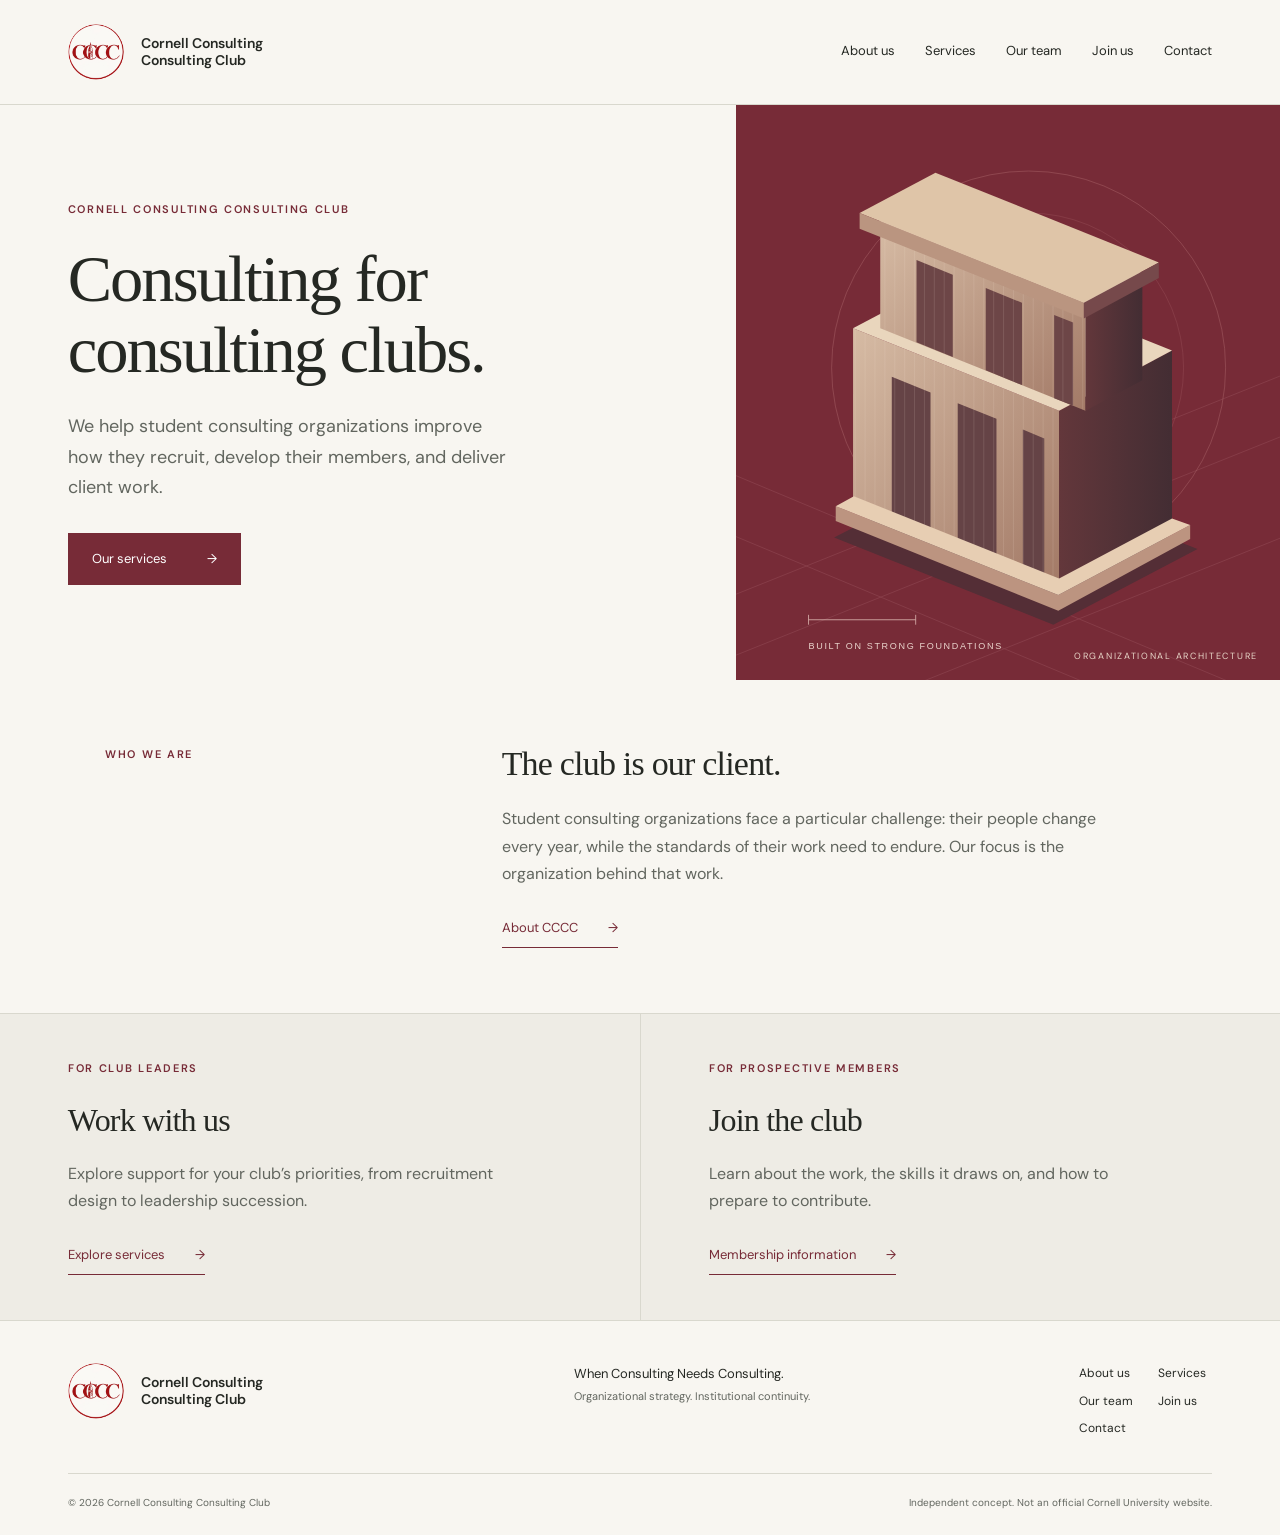
==== commit d85ac51c: "Add co-president profiles, CCCC roundel logo, and new footer slogan Co-Authored-By: Claude Opus 5.5 " ====
--- a/index.html
+++ b/index.html
@@ -1,5 +1,5 @@
 <!doctype html>
 <html lang="en"><head><meta charset="utf-8"><meta name="viewport" content="width=device-width,initial-scale=1"><meta name="theme-color" content="#772b37"><meta name="description" content="Home — Cornell Consulting Consulting Club. Advisory for student consulting organizations."><title>Home | Cornell Consulting Consulting Club</title><link rel="stylesheet" href="styles.css"><link rel="icon" href="mark.svg" type="image/svg+xml"></head>
-<body><a class="skip" href="#main">Skip to content</a><header class="header"><a class="brand" href="index.html" aria-label="Cornell Consulting Consulting Club home"><span class="brand-mark" aria-hidden="true">C<span>C</span></span><span>Cornell Consulting<br>Consulting Club</span></a><button class="menu-toggle" aria-expanded="false" aria-controls="navigation">Menu <span aria-hidden="true">+</span></button><nav id="navigation" aria-label="Main navigation"><a href="about.html">About us</a><a href="services.html">Services</a><a href="team.html">Our team</a><a href="join.html">Join us</a><a href="contact.html">Contact</a></nav></header>
+<body><a class="skip" href="#main">Skip to content</a><header class="header"><a class="brand" href="index.html" aria-label="Cornell Consulting Consulting Club home"><img class="brand-logo" src="logo.png" width="56" height="56" alt=""><span>Cornell Consulting<br>Consulting Club</span></a><button class="menu-toggle" aria-expanded="false" aria-controls="navigation">Menu <span aria-hidden="true">+</span></button><nav id="navigation" aria-label="Main navigation"><a href="about.html">About us</a><a href="services.html">Services</a><a href="team.html">Our team</a><a href="join.html">Join us</a><a href="contact.html">Contact</a></nav></header>
 <main id="main"><section class="home-hero"><div class="home-copy"><p class="eyebrow">Cornell Consulting Consulting Club</p><h1>Consulting for<br>consulting clubs.</h1><p>We help student consulting organizations improve how they recruit, develop their members, and deliver client work.</p><a class="button" href="services.html">Our services <span aria-hidden="true">→</span></a></div><figure class="home-art"><img src="architecture.svg" alt="Architectural study of interlocking columns"><figcaption>Organizational architecture</figcaption></figure></section>
-<section class="home-intro"><p class="eyebrow">Who we are</p><div><h2>The club is our client.</h2><p>Student consulting organizations face a particular challenge: their people change every year, while the standards of their work need to endure. Our focus is the organization behind that work.</p><a class="text-link" href="about.html">About CCCC <span aria-hidden="true">→</span></a></div></section><section class="audiences"><article><p class="eyebrow">For club leaders</p><h2>Work with us</h2><p>Explore support for your club’s priorities, from recruitment design to leadership succession.</p><a class="text-link" href="services.html">Explore services <span aria-hidden="true">→</span></a></article><article><p class="eyebrow">For prospective members</p><h2>Join the club</h2><p>Learn about the work, the skills it draws on, and how to prepare to contribute.</p><a class="text-link" href="join.html">Membership information <span aria-hidden="true">→</span></a></article></section></main><footer><div class="footer-top"><a class="brand" href="index.html"><span class="brand-mark" aria-hidden="true">C<span>C</span></span><span>Cornell Consulting<br>Consulting Club</span></a><p>Consulting for consulting clubs.<br><span>Organizational strategy. Institutional continuity.</span></p><nav aria-label="Footer navigation"><a href="about.html">About us</a><a href="services.html">Services</a><a href="team.html">Our team</a><a href="join.html">Join us</a><a href="contact.html">Contact</a></nav></div><div class="footer-bottom"><span>© 2026 Cornell Consulting Consulting Club</span><span>Independent concept. Not an official Cornell University website.</span></div></footer><script src="app.js"></script></body></html>+<section class="home-intro"><p class="eyebrow">Who we are</p><div><h2>The club is our client.</h2><p>Student consulting organizations face a particular challenge: their people change every year, while the standards of their work need to endure. Our focus is the organization behind that work.</p><a class="text-link" href="about.html">About CCCC <span aria-hidden="true">→</span></a></div></section><section class="audiences"><article><p class="eyebrow">For club leaders</p><h2>Work with us</h2><p>Explore support for your club’s priorities, from recruitment design to leadership succession.</p><a class="text-link" href="services.html">Explore services <span aria-hidden="true">→</span></a></article><article><p class="eyebrow">For prospective members</p><h2>Join the club</h2><p>Learn about the work, the skills it draws on, and how to prepare to contribute.</p><a class="text-link" href="join.html">Membership information <span aria-hidden="true">→</span></a></article></section></main><footer><div class="footer-top"><a class="brand" href="index.html"><img class="brand-logo" src="logo.png" width="56" height="56" alt=""><span>Cornell Consulting<br>Consulting Club</span></a><p>When Consulting Needs Consulting.<br><span>Organizational strategy. Institutional continuity.</span></p><nav aria-label="Footer navigation"><a href="about.html">About us</a><a href="services.html">Services</a><a href="team.html">Our team</a><a href="join.html">Join us</a><a href="contact.html">Contact</a></nav></div><div class="footer-bottom"><span>© 2026 Cornell Consulting Consulting Club</span><span>Independent concept. Not an official Cornell University website.</span></div></footer><script src="app.js"></script></body></html>
--- a/styles.css
+++ b/styles.css
@@ -1,4 +1,4 @@
 @import url('https://fonts.googleapis.com/css2?family=DM+Sans:wght@400;500;600&display=swap');
-:root{--paper:#f8f6f1;--ink:#252823;--muted:#62665f;--wine:#772b37;--line:#d9d8ce;--serif:Georgia,'Times New Roman',serif}*{box-sizing:border-box}body{margin:0;background:var(--paper);color:var(--ink);font:16px/1.7 'DM Sans',Arial,sans-serif}a{color:inherit;text-decoration:none}button,input,select,textarea{font:inherit}button{cursor:pointer}a:hover{color:var(--wine)}a:focus-visible,button:focus-visible,summary:focus-visible{outline:2px solid var(--wine);outline-offset:5px}h1,h2,h3,p{margin-top:0}h1,h2{font-family:var(--serif);font-weight:400;line-height:1.13}h1{font-size:clamp(42px,5vw,72px);letter-spacing:-2px;margin-bottom:25px}h2{font-size:34px;letter-spacing:-.8px;margin-bottom:22px}h3{font-size:18px;font-weight:500;margin-bottom:10px}p{margin-bottom:22px}.skip{position:absolute;top:-100px;left:20px;background:white;padding:10px;z-index:10}.skip:focus{top:10px}.header{display:flex;align-items:center;justify-content:space-between;gap:30px;min-height:105px;padding:20px 5.3%;border-bottom:1px solid var(--line)}.brand{display:flex;align-items:center;gap:17px;font-size:14px;line-height:1.25;font-weight:600;flex-shrink:0}.brand-mark{font-family:var(--serif);font-size:50px;position:relative;width:55px;line-height:1;color:var(--wine);font-weight:400}.brand-mark span{position:absolute;left:16px;top:0}.header nav{display:flex;gap:30px;font-size:13px}.header nav a{padding:8px 0;border-bottom:2px solid transparent}.header nav a[aria-current=page]{border-color:var(--wine);color:var(--wine)}.menu-toggle{display:none}.eyebrow{text-transform:uppercase;letter-spacing:1.7px;font-size:11px;font-weight:600;color:var(--wine);margin-bottom:24px}.button{display:inline-flex;align-items:center;gap:40px;justify-content:space-between;background:var(--wine);color:white;border:1px solid var(--wine);padding:14px 23px;font-size:13px}.button:hover{background:#57212a;color:white}.text-link{display:inline-flex;gap:30px;align-items:center;border-bottom:1px solid var(--wine);color:var(--wine);font-size:13px;padding:8px 0}.text-link:hover{border-bottom-width:2px}.home-hero{display:grid;grid-template-columns:1.15fr .85fr;max-width:1440px;margin:auto}.home-copy{padding:74px 9% 74px 9.2%;align-self:center}.home-copy h1{font-size:clamp(45px,5.2vw,76px);line-height:1.08}.home-copy>p:not(.eyebrow){max-width:440px;color:var(--muted);font-size:18px;margin-bottom:30px}.home-art{margin:0;position:relative;background:var(--wine);max-height:575px;overflow:hidden}.home-art img{display:block;width:100%;height:100%;object-fit:cover}.home-art figcaption{position:absolute;bottom:16px;right:22px;font-size:9px;text-transform:uppercase;letter-spacing:1.7px;color:#e8d6c8}.home-intro{max-width:1150px;padding:65px 40px;display:grid;grid-template-columns:1fr 2fr;gap:60px;margin:auto}.home-intro p:not(.eyebrow){max-width:630px;color:var(--muted)}.audiences{display:grid;grid-template-columns:1fr 1fr;background:#eeece5;border-top:1px solid var(--line)}.audiences article{padding:45px max(40px,10.6%)}.audiences article+article{border-left:1px solid var(--line)}.audiences p:not(.eyebrow){max-width:440px;color:var(--muted)}.audiences h2{font-size:32px}.page-heading{max-width:1240px;margin:auto;padding:30px 50px 52px;border-bottom:1px solid var(--line)}.breadcrumbs{font-size:11px;color:var(--muted);display:flex;gap:12px;flex-wrap:wrap;margin-bottom:44px}.breadcrumbs a{text-decoration:underline;text-underline-offset:3px}.page-heading h1{margin-top:0}.lede{max-width:720px;color:var(--muted);font-size:20px;margin:0;line-height:1.55}.editorial-layout{display:grid;grid-template-columns:240px minmax(0,720px);gap:90px;max-width:1240px;padding:55px 50px 75px;margin:auto}.side-note>p:not(.eyebrow){font-family:var(--serif);font-size:25px;line-height:1.4}.prose p,.prose li{color:#52574f}.prose h2{font-size:29px;margin-top:42px}.prose h2:first-child{margin-top:0}.prose ul{padding-left:22px}.prose li{padding:6px 0}.lead-paragraph{font-size:20px;line-height:1.65}.principles{margin:0}.principles dt{border-top:1px solid var(--line);padding-top:19px;font-weight:600;font-size:15px}.principles dd{margin:5px 0 22px;color:var(--muted)}.callout{background:#eeece5;border-top:1px solid var(--line);padding:40px max(5.3%,calc((100vw - 1140px)/2));display:flex;justify-content:space-between;gap:35px;align-items:center}.callout h2{font-size:28px;margin-bottom:8px}.callout p{color:var(--muted);font-size:14px;margin:0}.callout .button{flex-shrink:0}.service-directory{max-width:1240px;padding:15px 50px 55px;margin:auto}.service-row{display:grid;grid-template-columns:1fr 1fr 20px;gap:30px;align-items:center;border-bottom:1px solid var(--line);padding:30px 0}.service-row h2{font-size:28px;margin:0}.service-row p{font-size:15px;color:var(--muted);margin:0}.service-row>span{color:var(--wine);font-size:25px}.service-row:hover h2{text-decoration:underline;text-decoration-thickness:1px;text-underline-offset:6px}.engagement{max-width:1240px;margin:auto;display:grid;grid-template-columns:1fr 1fr;gap:90px;padding:0 50px 65px}.engagement>div>p:not(.eyebrow){max-width:400px;color:var(--muted)}.engagement ol{margin:0;padding-left:25px}.engagement li{padding-left:12px;margin-bottom:25px}.engagement li::marker{color:var(--wine)}.engagement li p{font-size:14px;color:var(--muted)}.practice-nav nav{display:flex;flex-direction:column;font-size:14px;border-top:1px solid var(--line)}.practice-nav nav a{padding:12px 0;border-bottom:1px solid var(--line)}.practice-nav nav a[aria-current=page]{color:var(--wine);font-weight:600}.note{font-size:13px;color:var(--muted);line-height:1.65}.prose .note{border-top:1px solid var(--line);padding-top:20px;margin-top:32px}.team-page{max-width:1240px;margin:auto;padding:40px 50px 70px}.team-grid{display:grid;grid-template-columns:repeat(3,1fr);gap:35px;margin-top:35px}.portrait{aspect-ratio:4/5;border:1px solid #c9c7bc;background:#eeece5;margin-bottom:20px}.team-placeholder p{font-size:13px;color:var(--muted)}.team-placeholder h3{margin-bottom:4px}.recruitment-note{border-top:3px solid var(--wine);padding-top:22px;align-self:start}.recruitment-note h2{font-size:26px}.recruitment-note>p:not(.eyebrow){font-size:14px;color:var(--muted)}.faq details{border-top:1px solid var(--line);padding:17px 0}.faq details:last-child{border-bottom:1px solid var(--line)}.faq summary{cursor:pointer;font-size:16px;font-weight:500}.faq details p{margin:15px 0 0;font-size:14px}.contact-layout{max-width:1240px;padding:50px 50px 75px;margin:auto;display:grid;grid-template-columns:1fr 1.25fr;gap:100px}.contact-layout h2{font-size:28px}.contact-layout aside>p{font-size:15px;color:var(--muted);margin-bottom:38px}.contact-status{padding:22px;background:#eeece5;border-top:2px solid var(--wine)}.contact-status p{font-size:13px;margin:0;color:var(--muted)}.contact-status h3{font-size:15px}form label{display:block;font-size:13px;margin-bottom:19px}form label>span{color:var(--muted)}input,textarea,select{width:100%;display:block;margin-top:6px;border:1px solid #b8b9af;background:#fff;color:var(--ink);padding:11px;border-radius:0;font-size:15px}textarea{resize:vertical}input:focus,select:focus,textarea:focus{outline:2px solid var(--wine);outline-offset:2px}.form-status{font-size:13px;color:var(--wine);margin:15px 0 0}footer{padding:42px 5.3% 24px;border-top:1px solid var(--line)}.footer-top{display:grid;grid-template-columns:1fr 1fr auto;gap:35px;align-items:start}.footer-top>p{font-size:13px;margin:0}.footer-top p span{font-size:11px;color:var(--muted)}.footer-top nav{display:grid;grid-template-columns:1fr 1fr;gap:7px 25px;font-size:12px}.footer-bottom{margin-top:34px;padding-top:20px;border-top:1px solid var(--line);display:flex;justify-content:space-between;gap:20px;font-size:10px;color:var(--muted)}
+:root{--paper:#f8f6f1;--ink:#252823;--muted:#62665f;--wine:#772b37;--line:#d9d8ce;--serif:Georgia,'Times New Roman',serif}*{box-sizing:border-box}body{margin:0;background:var(--paper);color:var(--ink);font:16px/1.7 'DM Sans',Arial,sans-serif}a{color:inherit;text-decoration:none}button,input,select,textarea{font:inherit}button{cursor:pointer}a:hover{color:var(--wine)}a:focus-visible,button:focus-visible,summary:focus-visible{outline:2px solid var(--wine);outline-offset:5px}h1,h2,h3,p{margin-top:0}h1,h2{font-family:var(--serif);font-weight:400;line-height:1.13}h1{font-size:clamp(42px,5vw,72px);letter-spacing:-2px;margin-bottom:25px}h2{font-size:34px;letter-spacing:-.8px;margin-bottom:22px}h3{font-size:18px;font-weight:500;margin-bottom:10px}p{margin-bottom:22px}.skip{position:absolute;top:-100px;left:20px;background:white;padding:10px;z-index:10}.skip:focus{top:10px}.header{display:flex;align-items:center;justify-content:space-between;gap:30px;min-height:105px;padding:20px 5.3%;border-bottom:1px solid var(--line)}.brand{display:flex;align-items:center;gap:17px;font-size:14px;line-height:1.25;font-weight:600;flex-shrink:0}.brand-logo{width:56px;height:56px;border-radius:50%;flex-shrink:0;display:block}.header nav{display:flex;gap:30px;font-size:13px}.header nav a{padding:8px 0;border-bottom:2px solid transparent}.header nav a[aria-current=page]{border-color:var(--wine);color:var(--wine)}.menu-toggle{display:none}.eyebrow{text-transform:uppercase;letter-spacing:1.7px;font-size:11px;font-weight:600;color:var(--wine);margin-bottom:24px}.button{display:inline-flex;align-items:center;gap:40px;justify-content:space-between;background:var(--wine);color:white;border:1px solid var(--wine);padding:14px 23px;font-size:13px}.button:hover{background:#57212a;color:white}.text-link{display:inline-flex;gap:30px;align-items:center;border-bottom:1px solid var(--wine);color:var(--wine);font-size:13px;padding:8px 0}.text-link:hover{border-bottom-width:2px}.home-hero{display:grid;grid-template-columns:1.15fr .85fr;max-width:1440px;margin:auto}.home-copy{padding:74px 9% 74px 9.2%;align-self:center}.home-copy h1{font-size:clamp(45px,5.2vw,76px);line-height:1.08}.home-copy>p:not(.eyebrow){max-width:440px;color:var(--muted);font-size:18px;margin-bottom:30px}.home-art{margin:0;position:relative;background:var(--wine);max-height:575px;overflow:hidden}.home-art img{display:block;width:100%;height:100%;object-fit:cover}.home-art figcaption{position:absolute;bottom:16px;right:22px;font-size:9px;text-transform:uppercase;letter-spacing:1.7px;color:#e8d6c8}.home-intro{max-width:1150px;padding:65px 40px;display:grid;grid-template-columns:1fr 2fr;gap:60px;margin:auto}.home-intro p:not(.eyebrow){max-width:630px;color:var(--muted)}.audiences{display:grid;grid-template-columns:1fr 1fr;background:#eeece5;border-top:1px solid var(--line)}.audiences article{padding:45px max(40px,10.6%)}.audiences article+article{border-left:1px solid var(--line)}.audiences p:not(.eyebrow){max-width:440px;color:var(--muted)}.audiences h2{font-size:32px}.page-heading{max-width:1240px;margin:auto;padding:30px 50px 52px;border-bottom:1px solid var(--line)}.breadcrumbs{font-size:11px;color:var(--muted);display:flex;gap:12px;flex-wrap:wrap;margin-bottom:44px}.breadcrumbs a{text-decoration:underline;text-underline-offset:3px}.page-heading h1{margin-top:0}.lede{max-width:720px;color:var(--muted);font-size:20px;margin:0;line-height:1.55}.editorial-layout{display:grid;grid-template-columns:240px minmax(0,720px);gap:90px;max-width:1240px;padding:55px 50px 75px;margin:auto}.side-note>p:not(.eyebrow){font-family:var(--serif);font-size:25px;line-height:1.4}.prose p,.prose li{color:#52574f}.prose h2{font-size:29px;margin-top:42px}.prose h2:first-child{margin-top:0}.prose ul{padding-left:22px}.prose li{padding:6px 0}.lead-paragraph{font-size:20px;line-height:1.65}.principles{margin:0}.principles dt{border-top:1px solid var(--line);padding-top:19px;font-weight:600;font-size:15px}.principles dd{margin:5px 0 22px;color:var(--muted)}.callout{background:#eeece5;border-top:1px solid var(--line);padding:40px max(5.3%,calc((100vw - 1140px)/2));display:flex;justify-content:space-between;gap:35px;align-items:center}.callout h2{font-size:28px;margin-bottom:8px}.callout p{color:var(--muted);font-size:14px;margin:0}.callout .button{flex-shrink:0}.service-directory{max-width:1240px;padding:15px 50px 55px;margin:auto}.service-row{display:grid;grid-template-columns:1fr 1fr 20px;gap:30px;align-items:center;border-bottom:1px solid var(--line);padding:30px 0}.service-row h2{font-size:28px;margin:0}.service-row p{font-size:15px;color:var(--muted);margin:0}.service-row>span{color:var(--wine);font-size:25px}.service-row:hover h2{text-decoration:underline;text-decoration-thickness:1px;text-underline-offset:6px}.engagement{max-width:1240px;margin:auto;display:grid;grid-template-columns:1fr 1fr;gap:90px;padding:0 50px 65px}.engagement>div>p:not(.eyebrow){max-width:400px;color:var(--muted)}.engagement ol{margin:0;padding-left:25px}.engagement li{padding-left:12px;margin-bottom:25px}.engagement li::marker{color:var(--wine)}.engagement li p{font-size:14px;color:var(--muted)}.practice-nav nav{display:flex;flex-direction:column;font-size:14px;border-top:1px solid var(--line)}.practice-nav nav a{padding:12px 0;border-bottom:1px solid var(--line)}.practice-nav nav a[aria-current=page]{color:var(--wine);font-weight:600}.note{font-size:13px;color:var(--muted);line-height:1.65}.prose .note{border-top:1px solid var(--line);padding-top:20px;margin-top:32px}.team-page{max-width:1240px;margin:auto;padding:40px 50px 70px}.team-grid{display:grid;grid-template-columns:repeat(3,1fr);gap:35px;margin-top:35px}.team-grid{align-items:start}.portrait{display:block;width:100%;height:auto;aspect-ratio:4/5;object-fit:cover;border:1px solid #c9c7bc;background:#eeece5;margin-bottom:20px}.team-member summary{list-style:none;cursor:pointer}.team-member summary::-webkit-details-marker{display:none}.team-member summary:hover h3{color:var(--wine)}.team-member summary>p{font-size:13px;color:var(--muted);margin-bottom:8px}.team-member h3{font-family:var(--serif);font-size:24px;font-weight:400;margin-bottom:4px}.bio-toggle::before{content:"Read bio +"}.team-member[open] .bio-toggle::before{content:"Close 2"}.bio{border-top:3px solid var(--wine);margin-top:20px;padding-top:20px}.bio .eyebrow{margin-bottom:14px}.bio p:not(.eyebrow){font-family:var(--serif);font-size:18px;line-height:1.6;color:#3d413a;max-width:65ch}.hl{color:var(--wine);font-weight:600}.recruitment-note{border-top:3px solid var(--wine);padding-top:22px;align-self:start}.recruitment-note h2{font-size:26px}.recruitment-note>p:not(.eyebrow){font-size:14px;color:var(--muted)}.faq details{border-top:1px solid var(--line);padding:17px 0}.faq details:last-child{border-bottom:1px solid var(--line)}.faq summary{cursor:pointer;font-size:16px;font-weight:500}.faq details p{margin:15px 0 0;font-size:14px}.contact-layout{max-width:1240px;padding:50px 50px 75px;margin:auto;display:grid;grid-template-columns:1fr 1.25fr;gap:100px}.contact-layout h2{font-size:28px}.contact-layout aside>p{font-size:15px;color:var(--muted);margin-bottom:38px}.contact-status{padding:22px;background:#eeece5;border-top:2px solid var(--wine)}.contact-status p{font-size:13px;margin:0;color:var(--muted)}.contact-status h3{font-size:15px}form label{display:block;font-size:13px;margin-bottom:19px}form label>span{color:var(--muted)}input,textarea,select{width:100%;display:block;margin-top:6px;border:1px solid #b8b9af;background:#fff;color:var(--ink);padding:11px;border-radius:0;font-size:15px}textarea{resize:vertical}input:focus,select:focus,textarea:focus{outline:2px solid var(--wine);outline-offset:2px}.form-status{font-size:13px;color:var(--wine);margin:15px 0 0}footer{padding:42px 5.3% 24px;border-top:1px solid var(--line)}.footer-top{display:grid;grid-template-columns:1fr 1fr auto;gap:35px;align-items:start}.footer-top>p{font-size:13px;margin:0}.footer-top p span{font-size:11px;color:var(--muted)}.footer-top nav{display:grid;grid-template-columns:1fr 1fr;gap:7px 25px;font-size:12px}.footer-bottom{margin-top:34px;padding-top:20px;border-top:1px solid var(--line);display:flex;justify-content:space-between;gap:20px;font-size:10px;color:var(--muted)}
 @media(max-width:950px){.header{gap:20px;padding:20px 4%}.header nav{gap:20px}.brand{font-size:12px}.home-copy{padding:50px 8%}.home-copy h1{font-size:48px}.home-copy>p:not(.eyebrow){font-size:16px}.editorial-layout{grid-template-columns:200px minmax(0,1fr);gap:45px;padding-left:35px;padding-right:35px}.contact-layout{gap:45px}.footer-top{grid-template-columns:1fr 1fr}.footer-top>p{display:none}.footer-top nav{justify-self:end}.engagement{gap:50px}.service-row h2{font-size:25px}}
-@media(max-width:700px){body{font-size:15px}.header{min-height:84px;padding:18px 6%;position:relative;flex-wrap:wrap}.brand{font-size:12px;gap:12px}.brand-mark{font-size:40px;width:43px}.brand-mark span{left:13px}.menu-toggle{display:flex;gap:16px;background:none;border:1px solid var(--line);padding:7px 12px;font-size:12px;color:var(--ink)}.header nav{display:none;width:100%;flex-direction:column;gap:0;padding-top:12px}.header nav.is-open{display:flex}.header nav a{padding:12px 0}.home-hero{grid-template-columns:1fr}.home-copy{padding:40px 6%}.home-copy h1{font-size:48px;letter-spacing:-1.8px}.home-copy .eyebrow{font-size:9px}.home-art{height:280px}.home-art img{object-fit:contain}.home-art figcaption{font-size:8px}.home-intro{display:block;padding:40px 6%}.home-intro h2{font-size:30px}.audiences{grid-template-columns:1fr}.audiences article{padding:35px 6%}.audiences article+article{border-left:0;border-top:1px solid var(--line)}.page-heading{padding:22px 6% 32px}.breadcrumbs{font-size:10px;margin-bottom:28px;gap:8px}.page-heading h1{font-size:42px;letter-spacing:-1.4px;overflow-wrap:break-word}.lede{font-size:17px}.editorial-layout{display:flex;flex-direction:column;gap:35px;padding:35px 6% 45px}.practice-nav{order:2}.side-note{padding-bottom:25px;border-bottom:1px solid var(--line)}.prose h2{font-size:27px}.lead-paragraph{font-size:18px}.callout{display:block;padding:32px 6%}.callout h2{font-size:27px}.callout .button{margin-top:22px}.service-directory{padding:0 6% 40px}.service-row{grid-template-columns:1fr 20px;gap:12px;padding:23px 0}.service-row h2{font-size:25px}.service-row p{grid-column:1;font-size:13px}.service-row>span{grid-column:2;grid-row:1/3}.engagement{display:block;padding:0 6% 30px}.engagement ol{margin-top:30px}.team-page{padding:30px 6% 35px}.team-grid{gap:20px;grid-template-columns:1fr 1fr}.team-placeholder h3{font-size:15px}.team-placeholder p{font-size:11px}.contact-layout{grid-template-columns:1fr;padding:35px 6% 45px;gap:35px}.contact-layout aside>p{margin-bottom:25px}.footer-top{grid-template-columns:1fr;gap:28px}.footer-top nav{justify-self:start;grid-template-columns:repeat(3,1fr);gap:10px 28px}.footer-bottom{flex-direction:column;gap:9px;margin-top:24px;font-size:9px}footer{padding:30px 6% 20px}}
+@media(max-width:700px){body{font-size:15px}.header{min-height:84px;padding:18px 6%;position:relative;flex-wrap:wrap}.brand{font-size:12px;gap:12px}.brand-logo{width:44px;height:44px}.menu-toggle{display:flex;gap:16px;background:none;border:1px solid var(--line);padding:7px 12px;font-size:12px;color:var(--ink)}.header nav{display:none;width:100%;flex-direction:column;gap:0;padding-top:12px}.header nav.is-open{display:flex}.header nav a{padding:12px 0}.home-hero{grid-template-columns:1fr}.home-copy{padding:40px 6%}.home-copy h1{font-size:48px;letter-spacing:-1.8px}.home-copy .eyebrow{font-size:9px}.home-art{height:280px}.home-art img{object-fit:contain}.home-art figcaption{font-size:8px}.home-intro{display:block;padding:40px 6%}.home-intro h2{font-size:30px}.audiences{grid-template-columns:1fr}.audiences article{padding:35px 6%}.audiences article+article{border-left:0;border-top:1px solid var(--line)}.page-heading{padding:22px 6% 32px}.breadcrumbs{font-size:10px;margin-bottom:28px;gap:8px}.page-heading h1{font-size:42px;letter-spacing:-1.4px;overflow-wrap:break-word}.lede{font-size:17px}.editorial-layout{display:flex;flex-direction:column;gap:35px;padding:35px 6% 45px}.practice-nav{order:2}.side-note{padding-bottom:25px;border-bottom:1px solid var(--line)}.prose h2{font-size:27px}.lead-paragraph{font-size:18px}.callout{display:block;padding:32px 6%}.callout h2{font-size:27px}.callout .button{margin-top:22px}.service-directory{padding:0 6% 40px}.service-row{grid-template-columns:1fr 20px;gap:12px;padding:23px 0}.service-row h2{font-size:25px}.service-row p{grid-column:1;font-size:13px}.service-row>span{grid-column:2;grid-row:1/3}.engagement{display:block;padding:0 6% 30px}.engagement ol{margin-top:30px}.team-page{padding:30px 6% 35px}.team-grid{gap:40px;grid-template-columns:1fr}.bio p:not(.eyebrow){font-size:17px}.contact-layout{grid-template-columns:1fr;padding:35px 6% 45px;gap:35px}.contact-layout aside>p{margin-bottom:25px}.footer-top{grid-template-columns:1fr;gap:28px}.footer-top nav{justify-self:start;grid-template-columns:repeat(3,1fr);gap:10px 28px}.footer-bottom{flex-direction:column;gap:9px;margin-top:24px;font-size:9px}footer{padding:30px 6% 20px}}
